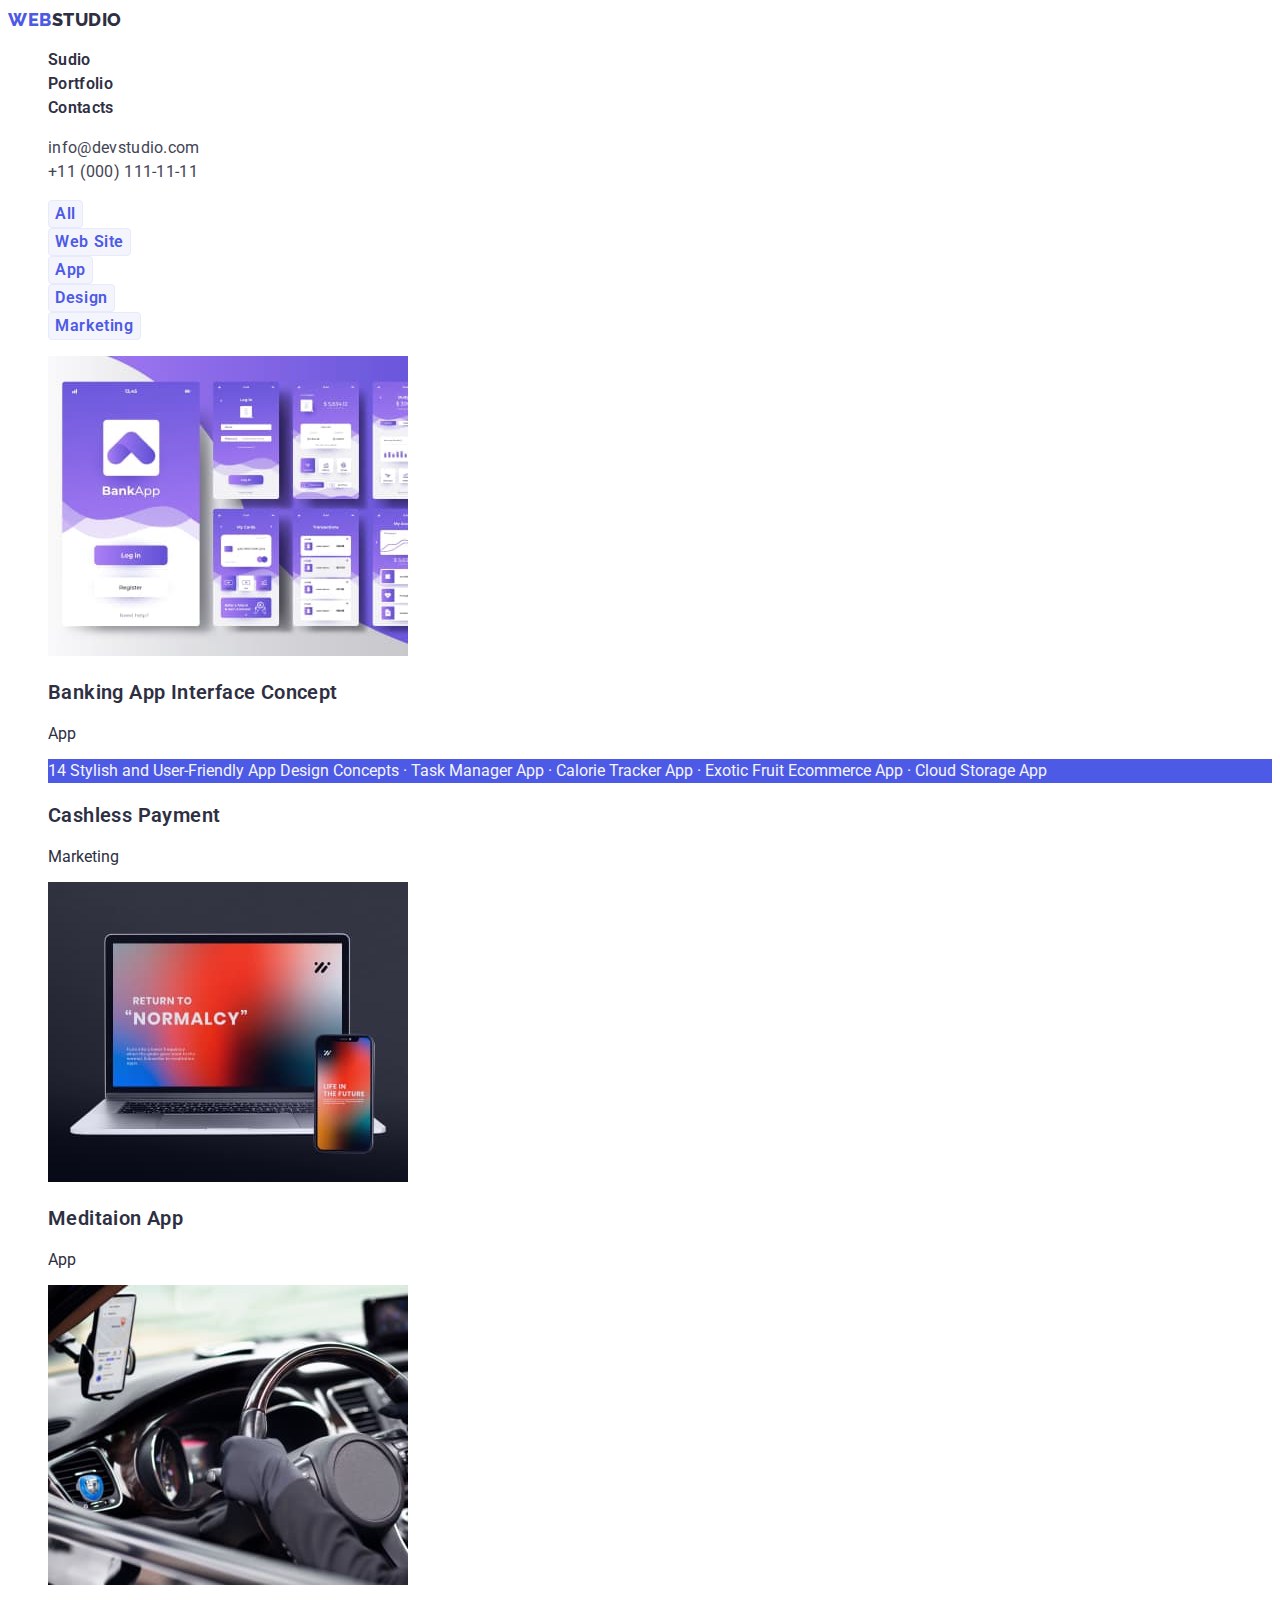
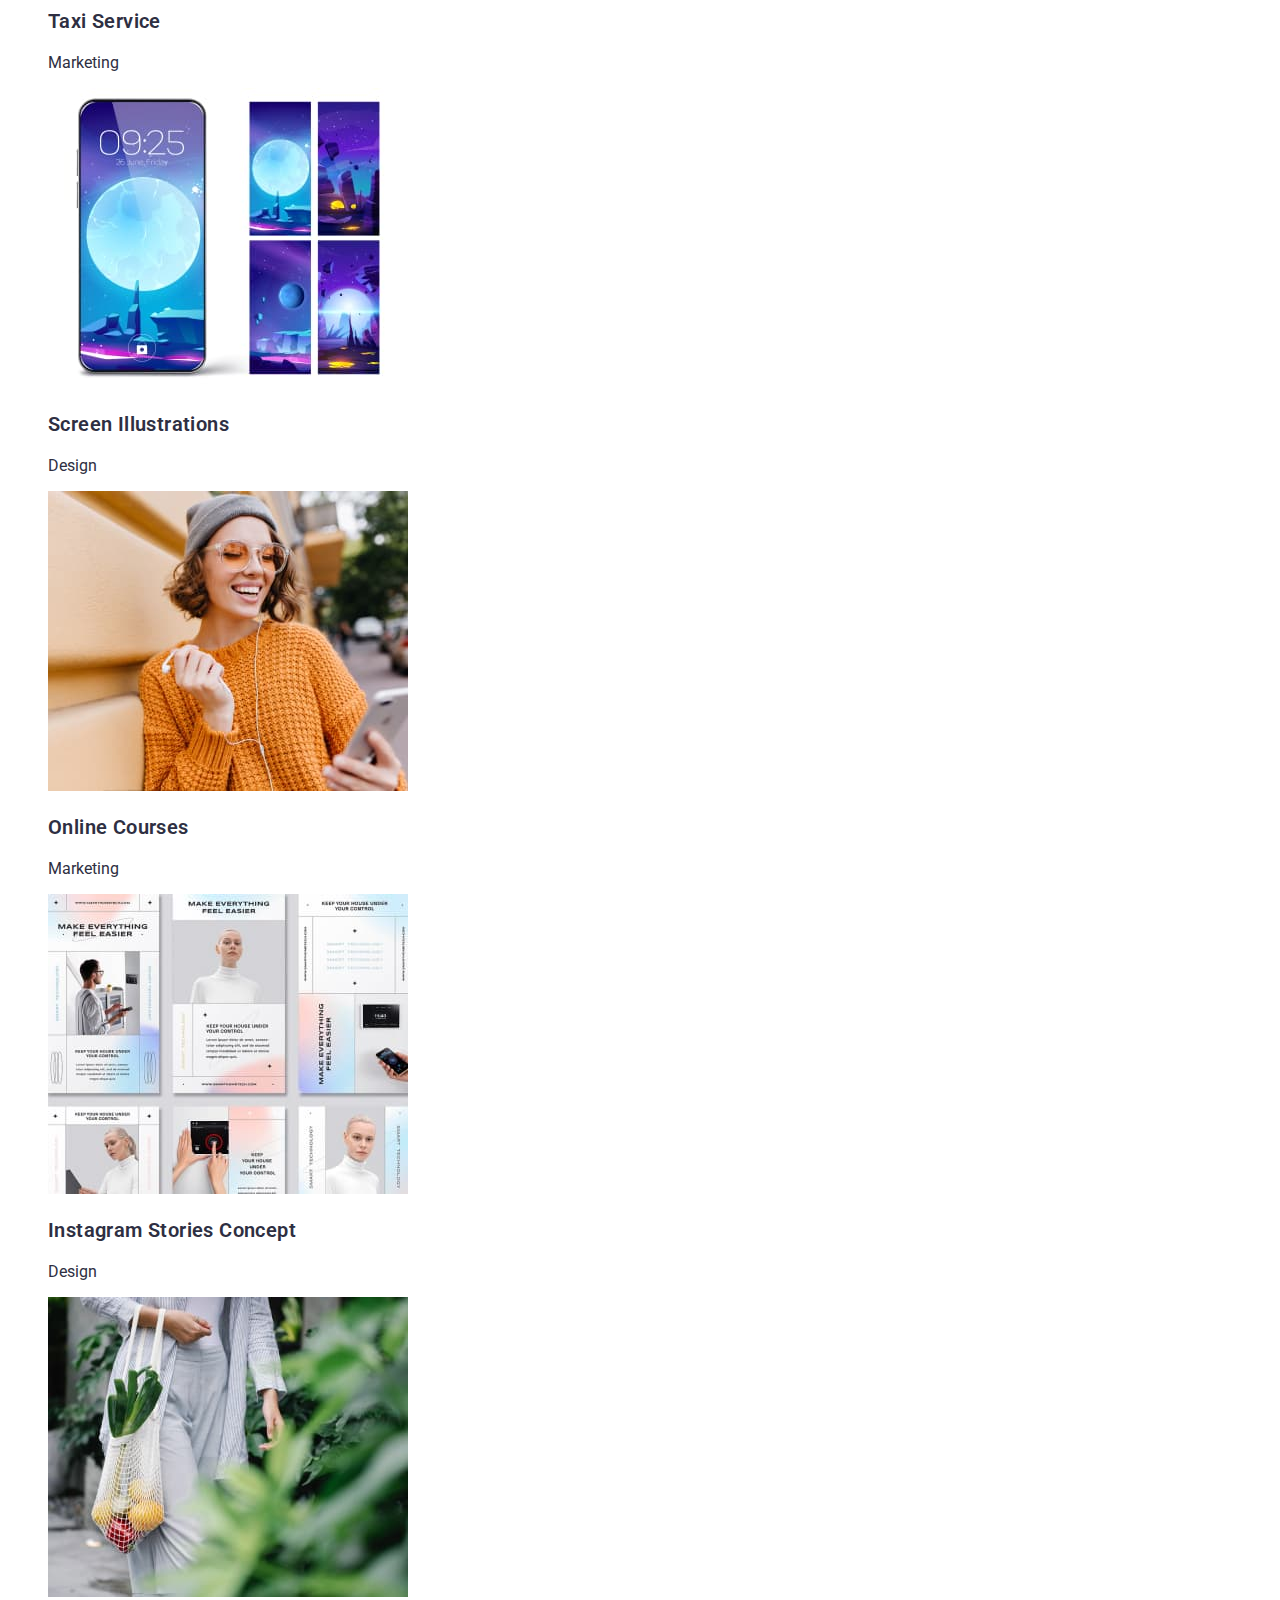
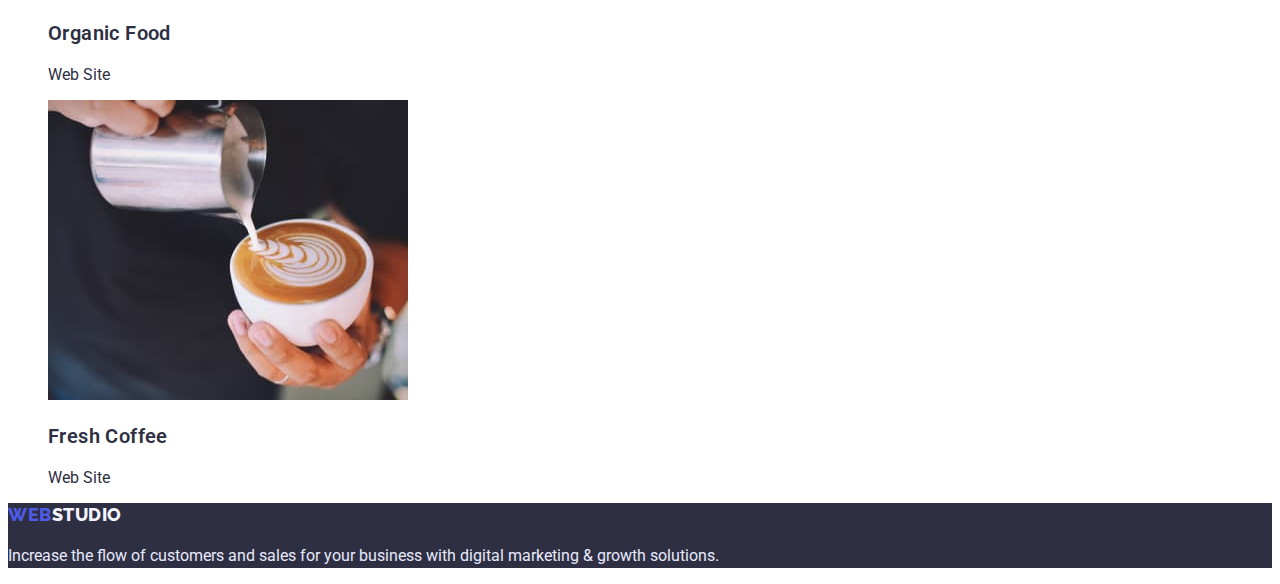
==== portfolio.html @ 6c7812e4 "init-01" ====
<!DOCTYPE html>
<html lang="en">
  <head>
    <meta charset="UTF-8" />
    <meta http-equiv="X-UA-Compatible" content="IE=edge" />
    <meta name="viewport" content="width=device-width, initial-scale=1.0" />
    <title>Студія</title>
    <link rel="preconnect" href="https://fonts.googleapis.com" />
    <link rel="preconnect" href="https://fonts.gstatic.com" crossorigin />
    <link
      href="https://fonts.googleapis.com/css2?family=Raleway:wght@700&family=Roboto:wght@400;500;700;900&display=swap"
      rel="stylesheet"
    />
    <link href="./css/styles.css" rel="stylesheet" />
  </head>
  <body>
    <header class="header">
      <a href="./index.html" class="logo"
        ><span class="accent">WEB</span>STUDIO</a
      >
      <nav>
        <ul class="nav-list">
          <li>
            <a href="./index.html" class="nav-item">Sudio</a>
          </li>
          <li><a href="./portfolio.html" class="nav-item">Portfolio</a></li>
          <li><a href="#" class="nav-item">Contacts</a></li>
        </ul>
      </nav>

      <ul class="header-conts">
        <li>
          <a href="mailto:info@devstydio.com" class="tel-mail"
            >info@devstudio.com</a
          >
        </li>
        <li>
          <a href="tel:+110001111111" class="tel-mail">+11 (000) 111-11-11</a>
        </li>
      </ul>
    </header>

    <main>
      <section class="proj-cards" class="card-text">
        <ul class="no-dots">
          <li>
            <button type="button" class="filter-btn">All</button>
          </li>
          <li>
            <button type="button" class="filter-btn">Web Site</button>
          </li>
          <li>
            <button type="button" class="filter-btn">App</button>
          </li>
          <li>
            <button type="button" class="filter-btn">Design</button>
          </li>
          <li>
            <button type="button" class="filter-btn">Marketing</button>
          </li>
        </ul>
        <ul class="no-dots">
          <li>
            <img
              src="./images/port-01.jpg"
              alt="Violet&White App Interface"
              width="360"
            />

            <h3 class="card-title">Banking App Interface Concept</h3>
            <p>App</p>
          </li>
          <li>
            <div class="port-item-noimg">
              <p>
                14 Stylish and User-Friendly App Design Concepts · Task Manager
                App · Calorie Tracker App · Exotic Fruit Ecommerce App · Cloud
                Storage App
              </p>
            </div>

            <h3 class="card-title">Cashless Payment</h3>
            <p>Marketing</p>
          </li>
          <li>
            <img
              src="./images/port-03.jpg"
              alt="Laptop and smartphone"
              width="360"
            />

            <h3 class="card-title">Meditaion App</h3>
            <p>App</p>
          </li>
          <li>
            <img
              src="./images/port-04.jpg"
              alt="Car steering wheel"
              width="360"
            />

            <h3 class="card-title">Taxi Service</h3>
            <p>Marketing</p>
          </li>
          <li>
            <img
              src="./images/port-05.jpg"
              alt="Moon wallpapers on a smartphone screen"
              width="360"
            />

            <h3 class="card-title">Screen Illustrations</h3>
            <p>Design</p>
          </li>
          <li>
            <img
              src="./images/port-06.jpg"
              alt="Hipster girl smiling"
              width="360"
            />

            <h3 class="card-title">Online Courses</h3>
            <p>Marketing</p>
          </li>
          <li>
            <img
              src="./images/port-07.jpg"
              alt="Pink-Blue-White Screenshots"
              width="360"
            />

            <h3 class="card-title">Instagram Stories Concept</h3>
            <p>Design</p>
          </li>
          <li>
            <img
              src="./images/port-08.jpg"
              alt="Mesh bag with fruits and vegetables"
              width="360"
            />

            <h3 class="card-title">Organic Food</h3>
            <p>Web Site</p>
          </li>
          <li>
            <img
              src="./images/port-09.jpg"
              alt="A cup of cappuccino"
              width="360"
            />

            <h3 class="card-title">Fresh Coffee</h3>
            <p>Web Site</p>
          </li>
        </ul>
      </section>
    </main>

    <footer class="footer">
      <a href="./index.html" class="footer-logo"
        ><span class="accent">WEB</span>STUDIO</a
      >
      <p>
        Increase the flow of customers and sales for your business with digital
        marketing & growth solutions.
      </p>
    </footer>
  </body>
</html>
---- css/styles.css ----
/* - Global styles */

:root {
    --dark-navy-clr: #2E2F42;
    --gray-navy-clr: #434455;
    --blue-accent-clr: #4D5AE5;
    --pure-white-clr: #ffffff;
    --mid-white-clr: #F4F4FD;
    --bluish-white-clr: #E7E9FC;
}

body {
    font-family: 'Roboto', sans-serif;
    background-color: var(--pure-white-clr);
    color: var(--dark-navy-clr);
    /* height: 100%; */
}



/* - --- Header */

.header {
    /* height: 72px;
    box-shadow: 0px 2px 1px rgba(46, 47, 66, 0.08), 0px 1px 1px rgba(46, 47, 66, 0.16), 0px 1px 6px rgba(46, 47, 66, 0.08);
    padding: 24px 0; */
}

.logo {
    font-family: 'Raleway', sans-serif;
    font-weight: 800;
    font-size: 18px;
    line-height: 1.3333;
    letter-spacing: 0.03em;
    text-transform: uppercase;
    color: var(--dark-navy-clr);
    text-decoration: none;
    /* padding-left: 156px; */
}

.accent {
    color: var(--blue-accent-clr);
}

.nav-list {
    list-style-type: none;
    /* padding: 0px;
    gap: 40px; */
}

.nav-item {
    text-decoration: none;
    font-weight: 600;
    font-size: 16px;
    line-height: 1.5;
    letter-spacing: 0.02em;
    color: var(--dark-navy-clr);
}

.nav-item:hover {
    color: var(--blue-accent-clr);;
}

.nav-item:focus {
    color: var(--gray-navy-clr);
}

.header-conts {
    list-style-type: none;
}

.tel-mail {
    text-decoration: none;
    font-size: 16px;
    line-height: 1.5;
    letter-spacing: 0.02em;
    color: var(--gray-navy-clr);
}

.tel-mail:hover, .tel-mail:focus {
    color: var(--blue-accent-clr);
}

.no-dots {
    list-style-type: none;
}

/* Main */

.hero {
    background: var(--dark-navy-clr);
}

.hero-text {
    font-weight: 600;
    font-size: 56px;
    line-height: 1.0714;
    letter-spacing: 0.02em;
    text-align: center;
    color: var(--pure-white-clr);
}

.order-btn {
    background: var(--blue-accent-clr);
    box-shadow: 0px 4px 4px rgba(0, 0, 0, 0.15);
    border-radius: 4px;
    font-weight: 600;
    font-size: 16px;
    line-height: 1.1875;
    letter-spacing: 0.04em;
    color: var(--pure-white-clr);
    font-family: 'Roboto', sans-serif;
    cursor: pointer;
}

.order-btn:hover {
    background: #404BBF;
}

.card-title {
    font-weight: 600;
    font-size: 20px;
    line-height: 1.2;
    letter-spacing: 0.02em;
}

.card-text {
    font-size: 16px;
    line-height: 1.5;
    letter-spacing: 0.02em;
    color: var(--gray-navy-clr);
}

.sect-header {
    font-weight: 600;
    font-size: 36px;
    line-height: 1.1111;
    letter-spacing: 0.02em;
}

.our-team {
    background: var(--mid-white-clr);
}

.teammember {
    background: var(--pure-white-clr);
    /* width: 264px;
    height: 380px; */
    box-shadow: 0px 1px 6px rgba(46, 47, 66, 0.08), 0px 1px 1px rgba(46, 47, 66, 0.16), 0px 2px 1px rgba(46, 47, 66, 0.08);
    border-radius: 0px 0px 4px 4px;
}

/* Footer */

.footer {
    background: var(--dark-navy-clr);
    font-size: 16px;
    line-height: 1.5;
    color: var(--bluish-white-clr);
}

.footer-logo {
    font-family: 'Raleway', sans-serif;
    font-weight: 800;
    font-size: 18px;
    line-height: 1.3333;
    letter-spacing: 0.03em;
    text-transform: uppercase;
    color: var(--mid-white-clr);
    text-decoration: none;
}





/* Portfolio styles */

.filter-btn {
    background: var(--mid-white-clr);
    border: 1px solid var(--bluish-white-clr);
    border-radius: 4px;
    color: var(--blue-accent-clr);
    font-family: 'Roboto', sans-serif;
    text-align: center;
    letter-spacing: 0.04em;
    font-weight: 600;
    font-size: 16px;
    line-height: 1.5;
    cursor: pointer;
}

.filter-btn:hover {
    background: var(--blue-accent-clr);
    color: var(--pure-white-clr);
    box-shadow: 0px 3px 1px rgba(0, 0, 0, 0.1), 0px 2px 1px rgba(0, 0, 0, 0.08), 0px 2px 2px rgba(0, 0, 0, 0.12);
}

.proj-cards {

}

.port-item-noimg {
    /* width: 360px;
    height: 300px; */
    background: var(--blue-accent-clr);
    font-size: 16px;
    line-height: 1.5;
    color: var(--mid-white-clr);
}







/* nav {
    text-decoration: none;
} */

/* .logo {
    width: 71px;
    height: 24px;
    font-family: 'Raleway', sans-serif;
  
    
    display: flex;
    align-items: center;
    letter-spacing: 0.03em;
    text-transform: uppercase;
    color: #2E2F42;
    text-decoration: none;
    padding-left: 156px;

    
    
}



a {
    text-decoration: none;
}

.nav-list {
    display: flex;
        flex-direction: row;
        align-items: flex-start;
        padding: 0px;
        gap: 40px;
    
        position: absolute;
        width: 261px;
        height: 24px;
        left: 348px;
        top: 0;
    
    font-family: 'Roboto';
    font-style: normal;
    font-weight: 600;
    font-size: 16px;

    letter-spacing: 0.02em;

    color: #2E2F42;
    text-decoration: none;
    list-style: none;
}

 */
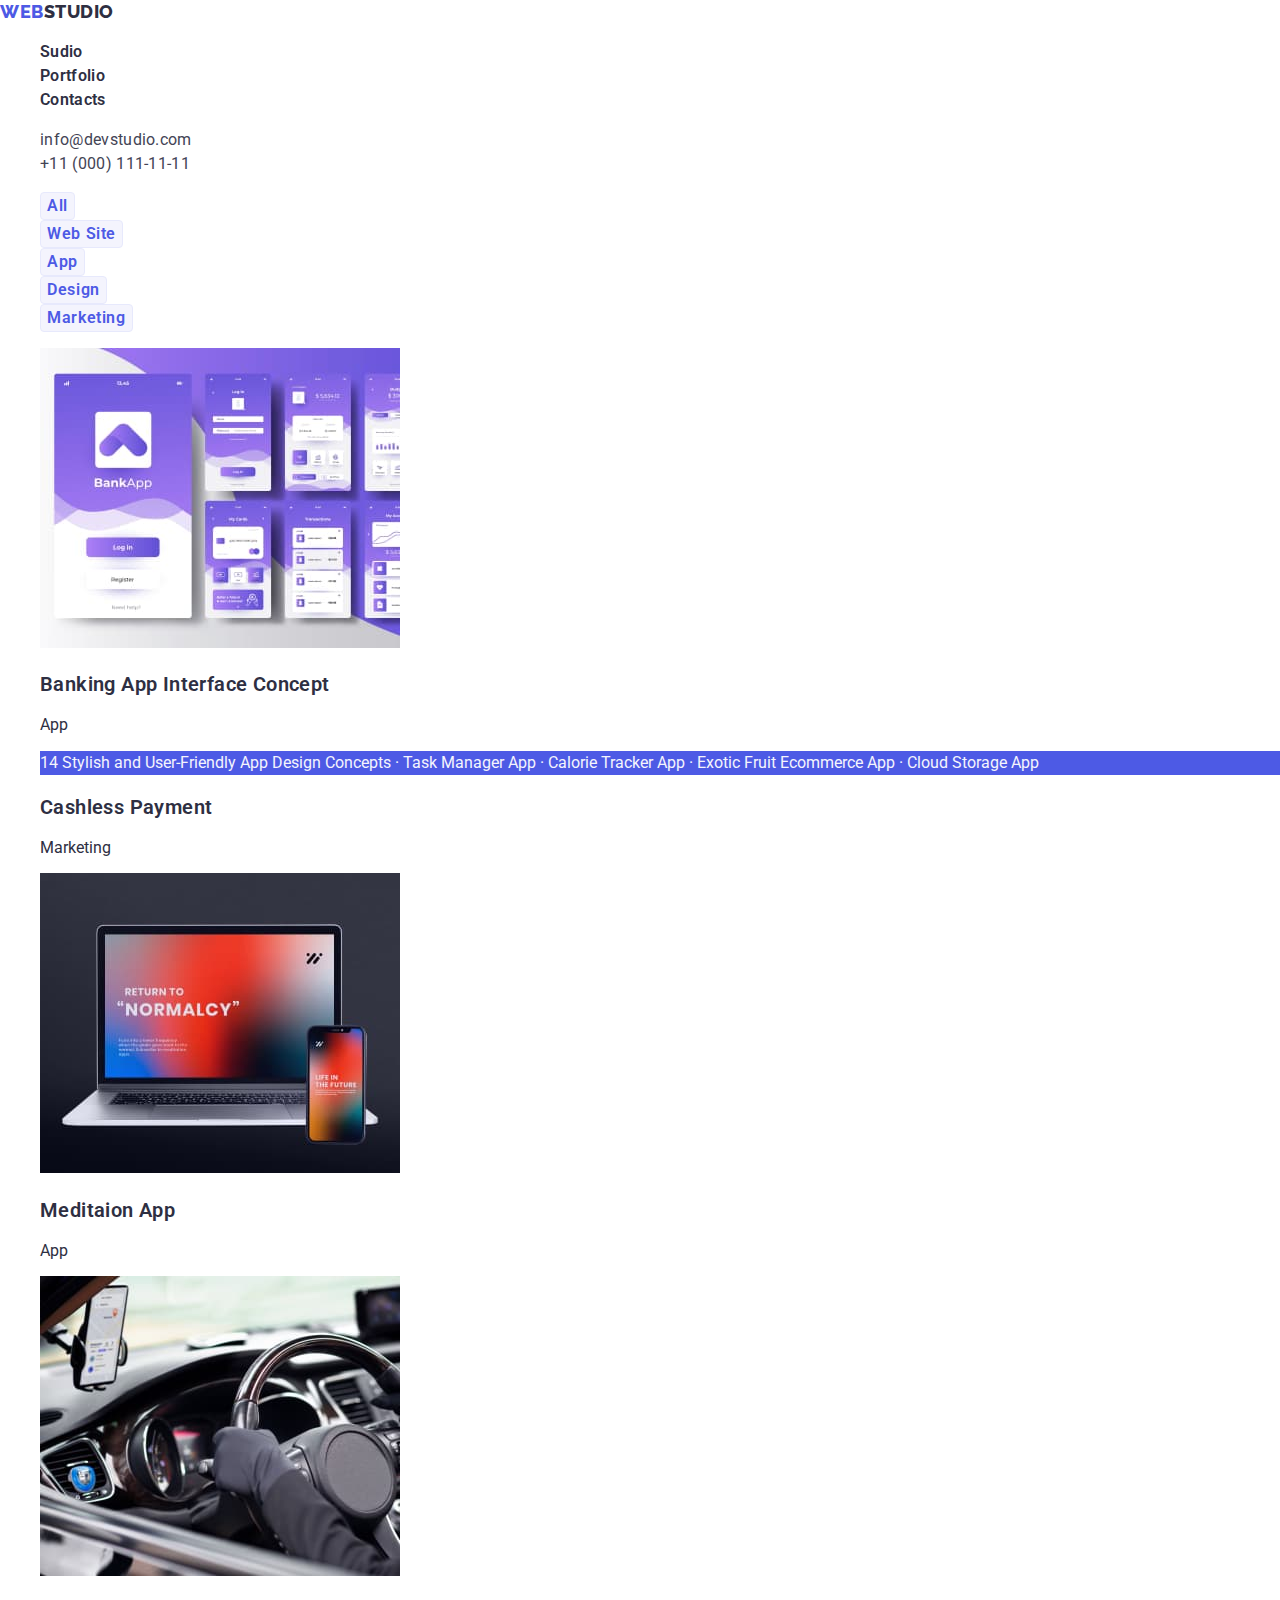
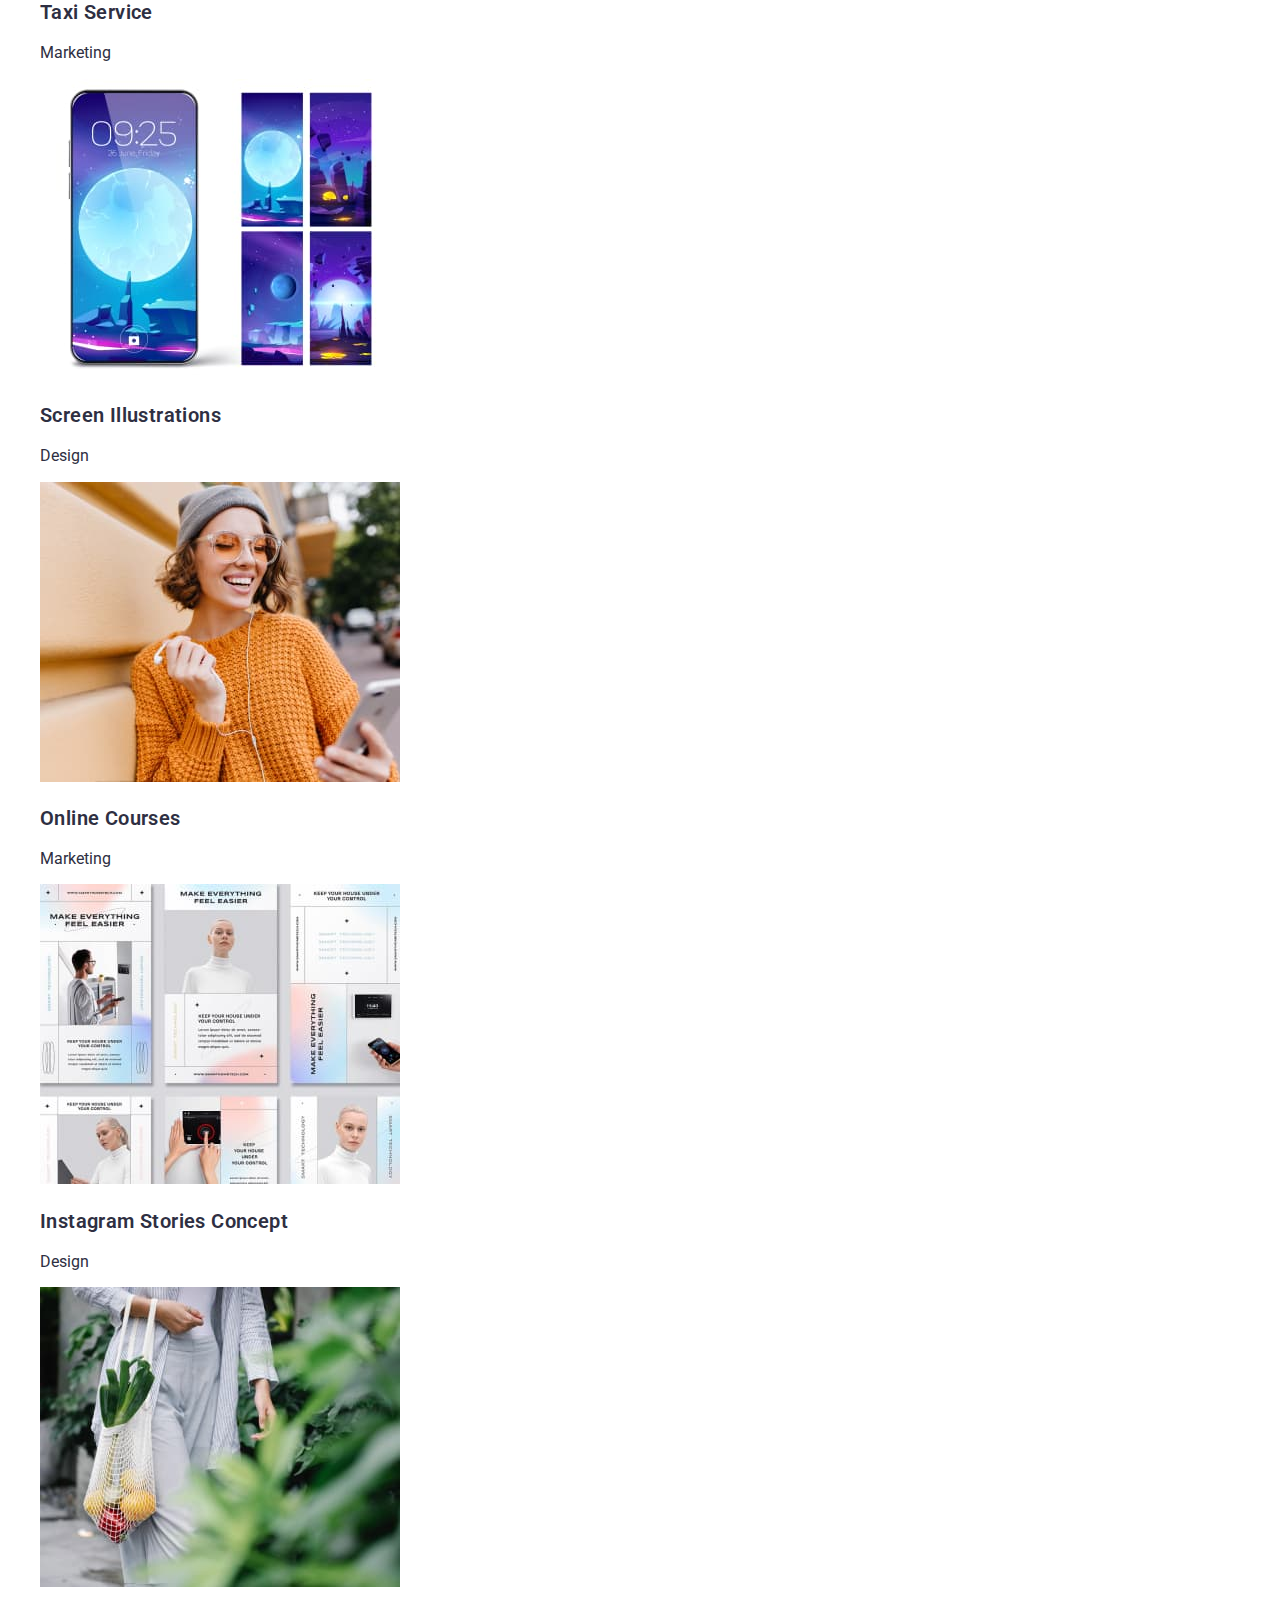
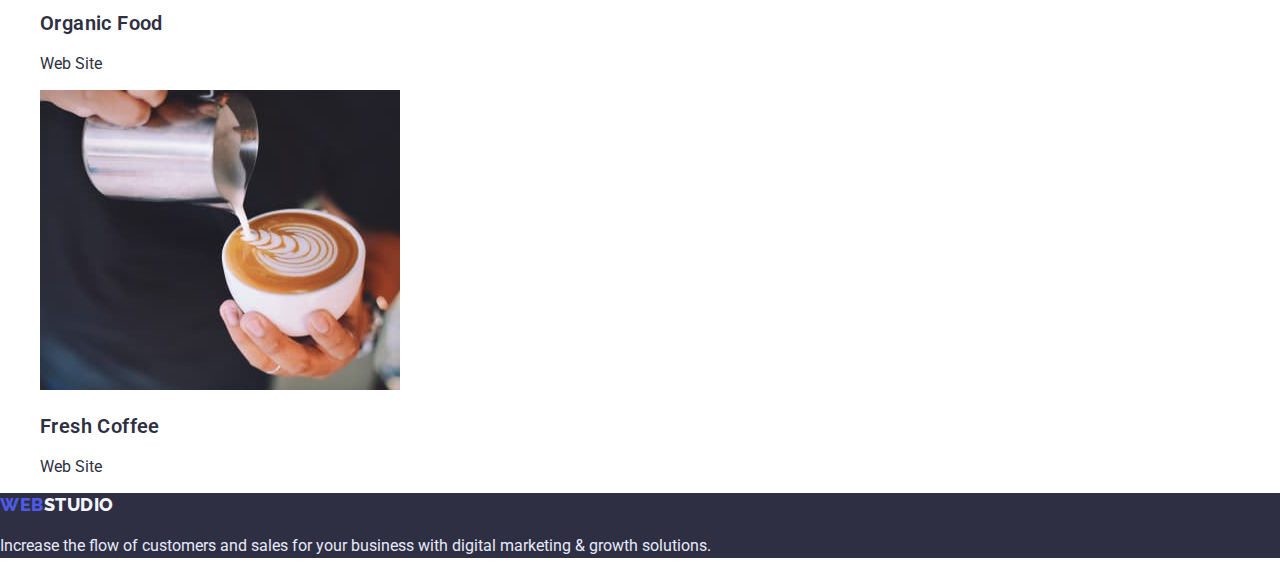
==== commit 4c6152b7: "tech-01" ====
--- a/portfolio.html
+++ b/portfolio.html
@@ -10,6 +10,10 @@
     <link
       href="https://fonts.googleapis.com/css2?family=Raleway:wght@700&family=Roboto:wght@400;500;700;900&display=swap"
       rel="stylesheet"
+    />
+    <link
+      rel="stylesheet"
+      href="https://cdnjs.cloudflare.com/ajax/libs/modern-normalize/1.0.0/modern-normalize.min.css"
     />
     <link href="./css/styles.css" rel="stylesheet" />
   </head>
--- a/css/styles.css
+++ b/css/styles.css
@@ -1,5 +1,11 @@
 
 /* - Global styles */
+
+*,
+*::before,
+*::after {
+    box-sizing: border-box;
+}
 
 :root {
     --dark-navy-clr: #2E2F42;
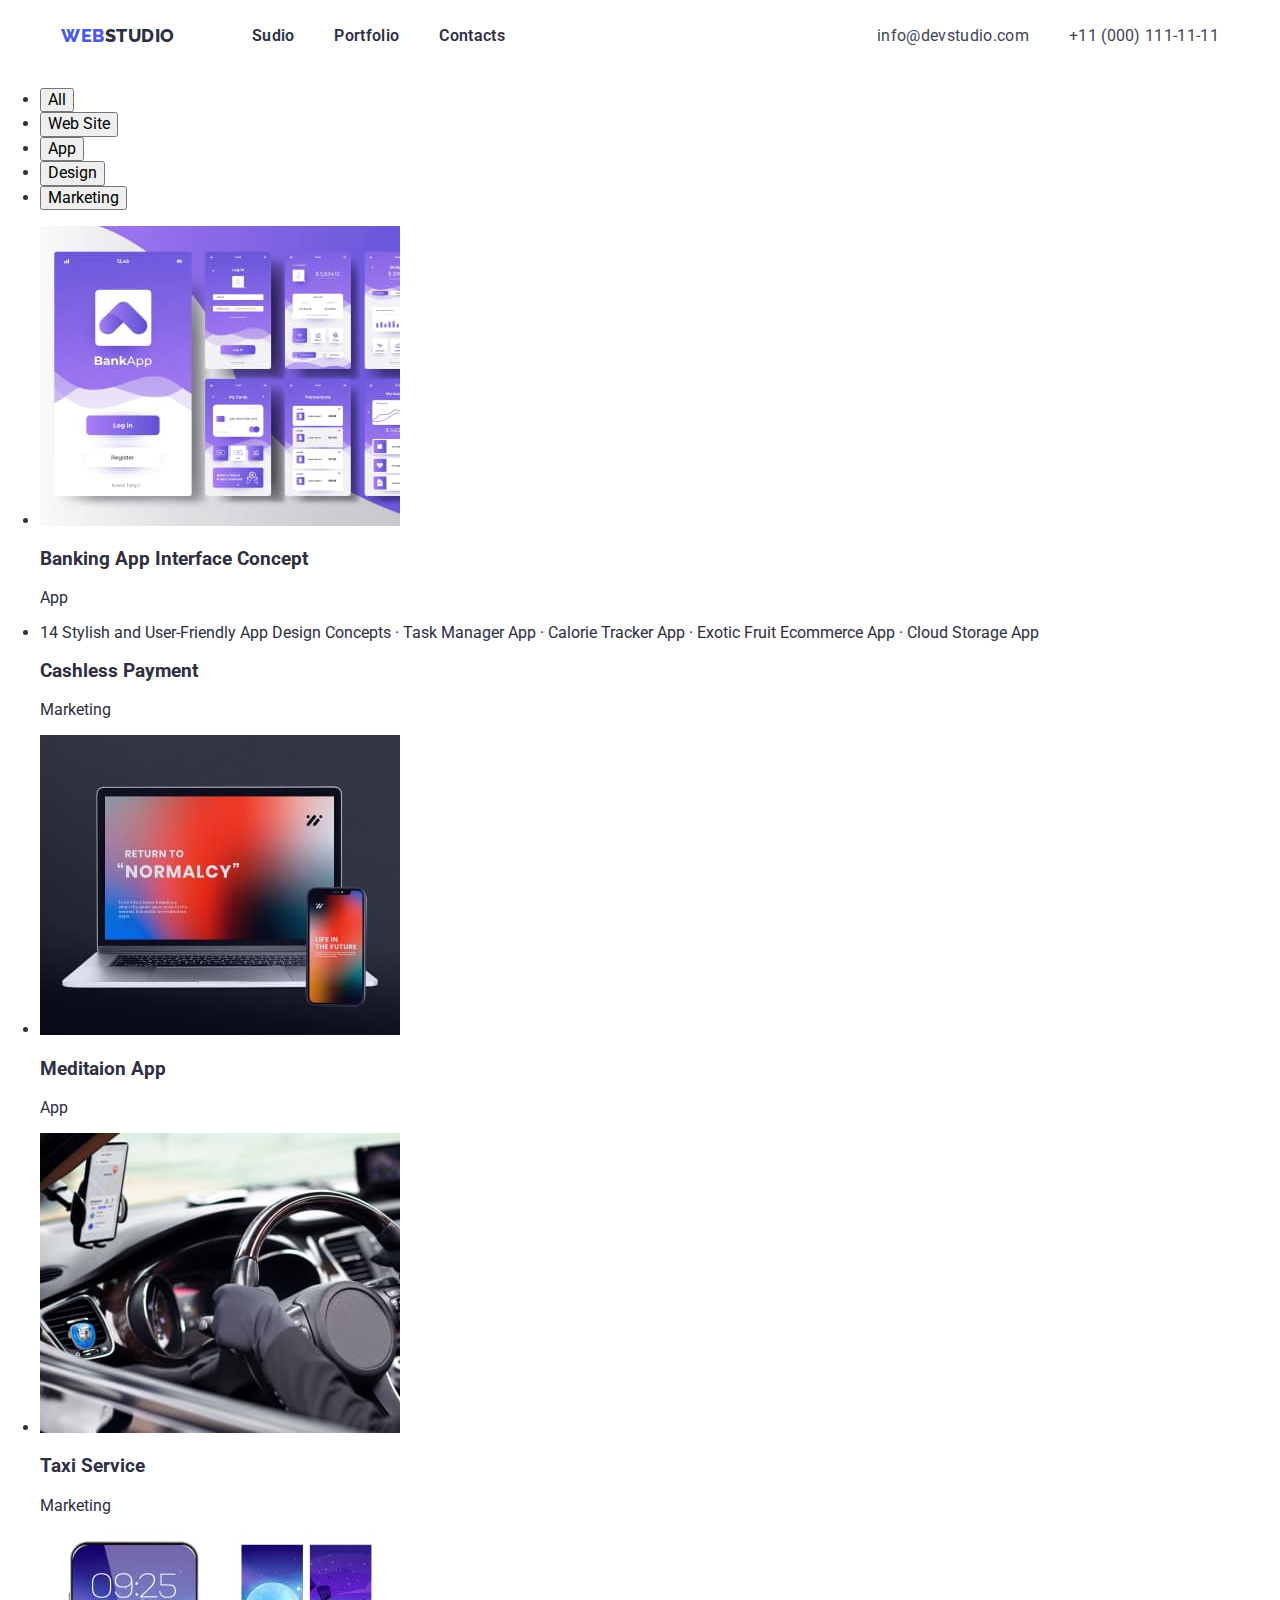
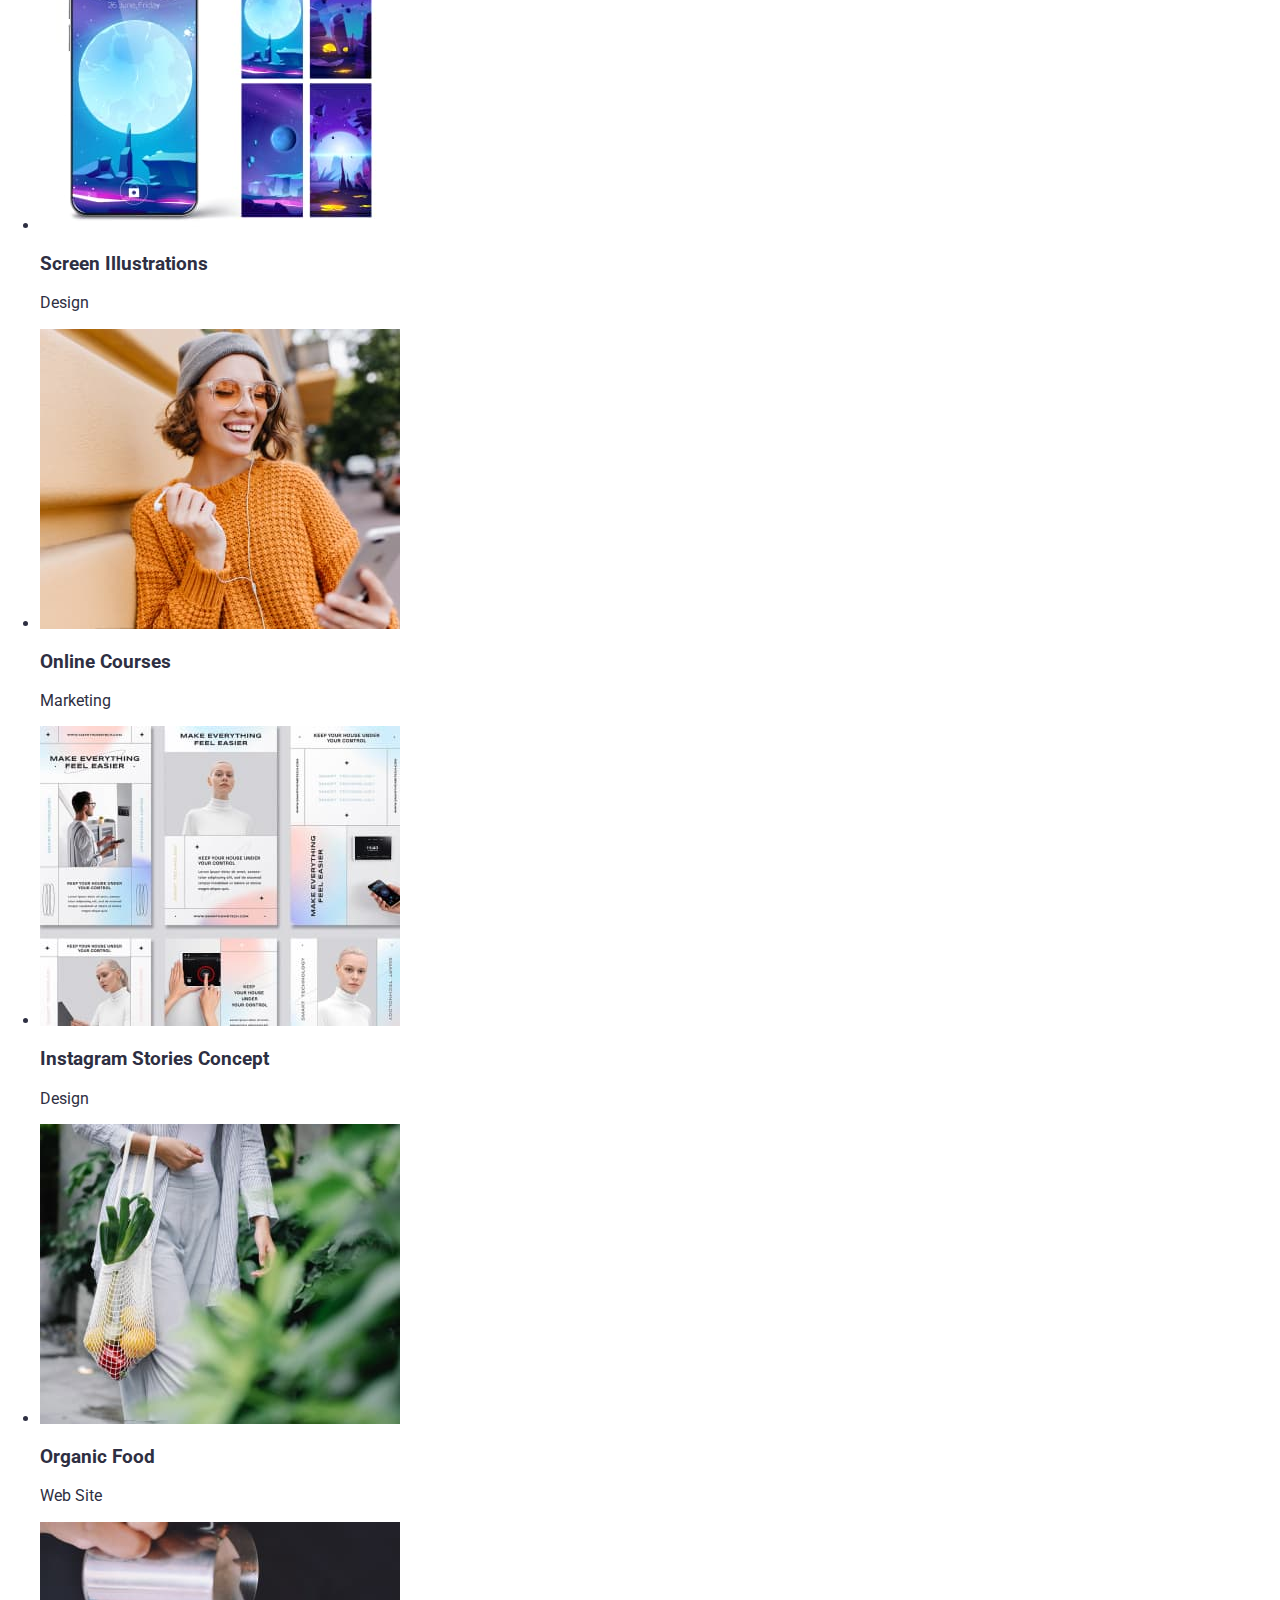
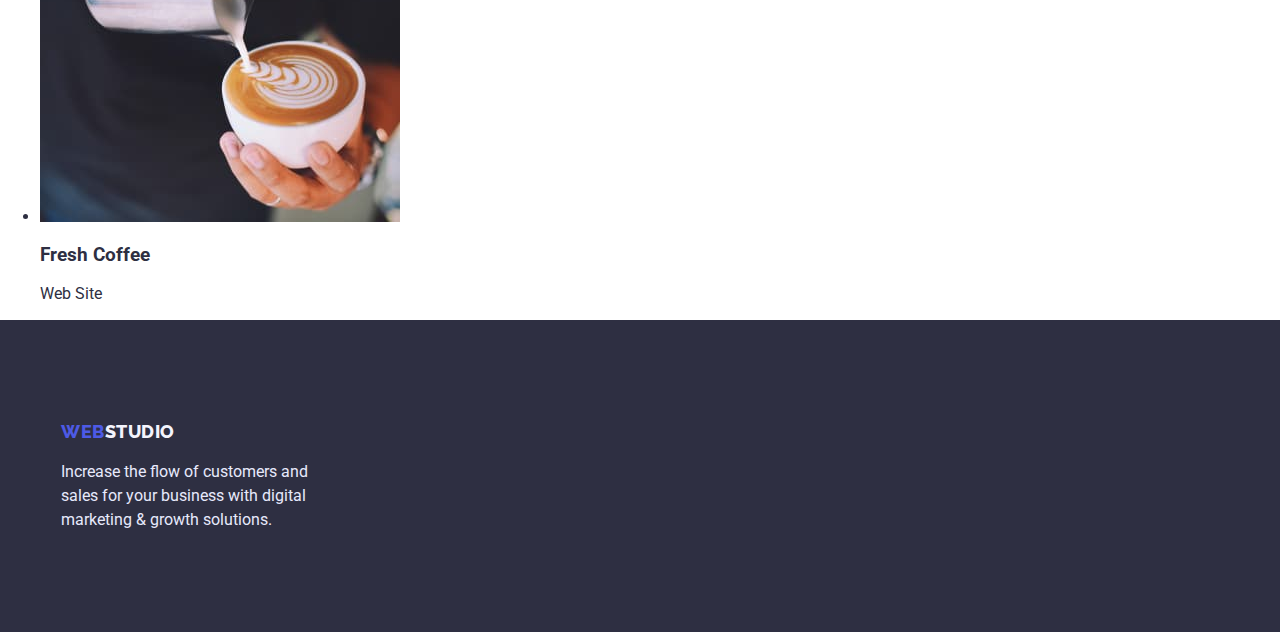
==== commit 5b80fa08: "new-01" ====
--- a/portfolio.html
+++ b/portfolio.html
@@ -4,7 +4,7 @@
     <meta charset="UTF-8" />
     <meta http-equiv="X-UA-Compatible" content="IE=edge" />
     <meta name="viewport" content="width=device-width, initial-scale=1.0" />
-    <title>Студія</title>
+    <title>Sudio</title>
     <link rel="preconnect" href="https://fonts.googleapis.com" />
     <link rel="preconnect" href="https://fonts.gstatic.com" crossorigin />
     <link
@@ -18,34 +18,39 @@
     <link href="./css/styles.css" rel="stylesheet" />
   </head>
   <body>
-    <header class="header">
-      <a href="./index.html" class="logo"
-        ><span class="accent">WEB</span>STUDIO</a
-      >
-      <nav>
-        <ul class="nav-list">
+    <!-- Header -->
+    <header class="header-box">
+      <div class="container">
+        <nav class="nav-menu">
+          <!-- Logo -->
+          <a href="./index.html" class="logo"
+            ><span class="accent">WEB</span>STUDIO</a
+          >
+          <!-- Navigation list -->
+          <ul class="nav-list">
+            <li>
+              <a href="./index.html" class="nav-item">Sudio</a>
+            </li>
+            <li><a href="./portfolio.html" class="nav-item">Portfolio</a></li>
+            <li><a href="#" class="nav-item">Contacts</a></li>
+          </ul>
+        </nav>
+        <!-- Contacts -->
+        <ul class="header-conts">
           <li>
-            <a href="./index.html" class="nav-item">Sudio</a>
+            <a href="mailto:info@devstydio.com" class="tel-mail"
+              >info@devstudio.com</a
+            >
           </li>
-          <li><a href="./portfolio.html" class="nav-item">Portfolio</a></li>
-          <li><a href="#" class="nav-item">Contacts</a></li>
+          <li>
+            <a href="tel:+110001111111" class="tel-mail">+11 (000) 111-11-11</a>
+          </li>
         </ul>
-      </nav>
-
-      <ul class="header-conts">
-        <li>
-          <a href="mailto:info@devstydio.com" class="tel-mail"
-            >info@devstudio.com</a
-          >
-        </li>
-        <li>
-          <a href="tel:+110001111111" class="tel-mail">+11 (000) 111-11-11</a>
-        </li>
-      </ul>
+      </div>
     </header>
 
     <main>
-      <section class="proj-cards" class="card-text">
+      <section class="proj-cards card-text">
         <ul class="no-dots">
           <li>
             <button type="button" class="filter-btn">All</button>
@@ -160,14 +165,18 @@
       </section>
     </main>
 
-    <footer class="footer">
-      <a href="./index.html" class="footer-logo"
-        ><span class="accent">WEB</span>STUDIO</a
-      >
-      <p>
-        Increase the flow of customers and sales for your business with digital
-        marketing & growth solutions.
-      </p>
+    <footer class="footer-box">
+      <div class="container">
+        <div class="left-foot-box">
+          <a href="./index.html" class="footer-logo"
+            ><span class="accent">WEB</span>STUDIO</a
+          >
+          <p class="footer-text">
+            Increase the flow of customers and sales for your business with
+            digital marketing & growth solutions.
+          </p>
+        </div>
+      </div>
     </footer>
   </body>
 </html>
--- a/css/styles.css
+++ b/css/styles.css
@@ -8,29 +8,160 @@
 }
 
 :root {
-    --dark-navy-clr: #2E2F42;
-    --gray-navy-clr: #434455;
-    --blue-accent-clr: #4D5AE5;
-    --pure-white-clr: #ffffff;
-    --mid-white-clr: #F4F4FD;
-    --bluish-white-clr: #E7E9FC;
+    --clr-navy-blue: #2E2F42;
+    --clr-slate: #434455;
+    --clr-iris: #4D5AE5;
+    --clr-white: #ffffff;
+    --clr-cloud: #F4F4FD;
+    --clr-cornflower: #E7E9FC;
+    --font-logo: 'Raleway', sans-serif;
 }
 
 body {
     font-family: 'Roboto', sans-serif;
-    background-color: var(--pure-white-clr);
-    color: var(--dark-navy-clr);
-    /* height: 100%; */
-}
-
-
-
-/* - --- Header */
+    background-color: var(--clr-white);
+    color: var(--clr-navy-blue);
+}
+
+.container {
+    width: 1158px;
+    display: flex;
+    justify-content: space-between;
+    padding: 0;
+}
+
+.accent {
+    color: var(--clr-iris);
+}
+
+/* Header styles */
+
+.header-box {
+    display: flex;
+    justify-content: center;
+    padding: 24px 0;
+    color: var(--clr-white);
+}
+
+.nav-menu {
+    display: flex;
+    gap: 77px;
+}
+
+.logo {
+    font-family: var(--font-logo);
+    font-weight: 800;
+    font-size: 18px;
+    line-height: 1.3333;
+    letter-spacing: 0.03em;
+    text-transform: uppercase;
+    color: var(--clr-navy-blue);
+    text-decoration: none;
+    margin: 0;
+    padding: 0;
+}
+
+.nav-list {
+    list-style-type: none;
+    gap: 40px;
+    display: flex;
+    justify-content: space-between;
+    margin: 0;
+    padding: 0;
+}
+
+.nav-item {
+    /* border: 1px solid tomato; */
+    text-decoration: none;
+    font-weight: 600;
+    font-size: 16px;
+    line-height: 1.5;
+    letter-spacing: 0.02em;
+    color: var(--clr-navy-blue);
+}
+
+.nav-item:hover {
+    color: var(--clr-iris);
+}
+
+.nav-item:focus {
+    color: var(--clr-slate);
+}
+
+.header-conts {
+    list-style-type: none;
+    gap: 40px;
+    display: flex;
+    justify-content: space-between;
+    margin: 0;
+}
+
+.tel-mail {
+    text-decoration: none;
+    font-size: 16px;
+    line-height: 1.5;
+    letter-spacing: 0.02em;
+    color: var(--clr-slate);
+}
+
+.tel-mail:hover,
+.tel-mail:focus {
+    color: var(--clr-iris);
+}
+
+/* Footer styles */
+
+.footer-box {
+    background: var(--clr-navy-blue);
+    display: flex;
+    justify-content: center;
+    padding: 100px 0;
+    
+}
+
+.left-foot-box {
+    margin: 0;
+    padding: 0;
+}
+
+.footer-logo {
+    font-family: var(--font-logo);
+    font-weight: 800;
+    font-size: 18px;
+    line-height: 1.3333;
+    letter-spacing: 0.03em;
+    text-transform: uppercase;
+    color: var(--clr-cloud);
+    text-decoration: none;
+}
+
+.footer-text {
+    font-size: 16px;
+    line-height: 1.5;
+    color: var(--clr-cornflower);
+    width: 264px;
+    margin: 16px 0 0 0;
+}
+
+
+
+
+/* 
+.center {
+    align-items: center;
+}
+
 
 .header {
-    /* height: 72px;
-    box-shadow: 0px 2px 1px rgba(46, 47, 66, 0.08), 0px 1px 1px rgba(46, 47, 66, 0.16), 0px 1px 6px rgba(46, 47, 66, 0.08);
-    padding: 24px 0; */
+    display: flex;
+    justify-content: center;
+    padding: 24px 0;
+}
+
+.nav-menu {
+    display: flex;
+    padding: 0;
+    justify-content: space-between;
 }
 
 .logo {
@@ -42,7 +173,6 @@
     text-transform: uppercase;
     color: var(--dark-navy-clr);
     text-decoration: none;
-    /* padding-left: 156px; */
 }
 
 .accent {
@@ -51,8 +181,10 @@
 
 .nav-list {
     list-style-type: none;
-    /* padding: 0px;
-    gap: 40px; */
+    gap: 40px;
+    display: flex;
+    justify-content: space-between;
+    margin: 0;
 }
 
 .nav-item {
@@ -74,6 +206,10 @@
 
 .header-conts {
     list-style-type: none;
+    gap: 40px;
+    display: flex;
+    justify-content: space-between;
+    margin: 0;
 }
 
 .tel-mail {
@@ -92,10 +228,10 @@
     list-style-type: none;
 }
 
-/* Main */
 
 .hero {
     background: var(--dark-navy-clr);
+    padding: 192px;
 }
 
 .hero-text {
@@ -118,6 +254,7 @@
     color: var(--pure-white-clr);
     font-family: 'Roboto', sans-serif;
     cursor: pointer;
+    padding: 16px 32px;
 }
 
 .order-btn:hover {
@@ -151,13 +288,11 @@
 
 .teammember {
     background: var(--pure-white-clr);
-    /* width: 264px;
-    height: 380px; */
     box-shadow: 0px 1px 6px rgba(46, 47, 66, 0.08), 0px 1px 1px rgba(46, 47, 66, 0.16), 0px 2px 1px rgba(46, 47, 66, 0.08);
     border-radius: 0px 0px 4px 4px;
 }
 
-/* Footer */
+
 
 .footer {
     background: var(--dark-navy-clr);
@@ -180,9 +315,6 @@
 
 
 
-
-/* Portfolio styles */
-
 .filter-btn {
     background: var(--mid-white-clr);
     border: 1px solid var(--bluish-white-clr);
@@ -208,8 +340,6 @@
 }
 
 .port-item-noimg {
-    /* width: 360px;
-    height: 300px; */
     background: var(--blue-accent-clr);
     font-size: 16px;
     line-height: 1.5;
@@ -220,62 +350,4 @@
 
 
 
-
-
-/* nav {
-    text-decoration: none;
-} */
-
-/* .logo {
-    width: 71px;
-    height: 24px;
-    font-family: 'Raleway', sans-serif;
-  
-    
-    display: flex;
-    align-items: center;
-    letter-spacing: 0.03em;
-    text-transform: uppercase;
-    color: #2E2F42;
-    text-decoration: none;
-    padding-left: 156px;
-
-    
-    
-}
-
-
-
-a {
-    text-decoration: none;
-}
-
-.nav-list {
-    display: flex;
-        flex-direction: row;
-        align-items: flex-start;
-        padding: 0px;
-        gap: 40px;
-    
-        position: absolute;
-        width: 261px;
-        height: 24px;
-        left: 348px;
-        top: 0;
-    
-    font-family: 'Roboto';
-    font-style: normal;
-    font-weight: 600;
-    font-size: 16px;
-
-    letter-spacing: 0.02em;
-
-    color: #2E2F42;
-    text-decoration: none;
-    list-style: none;
-}
-
  */
-
-
-
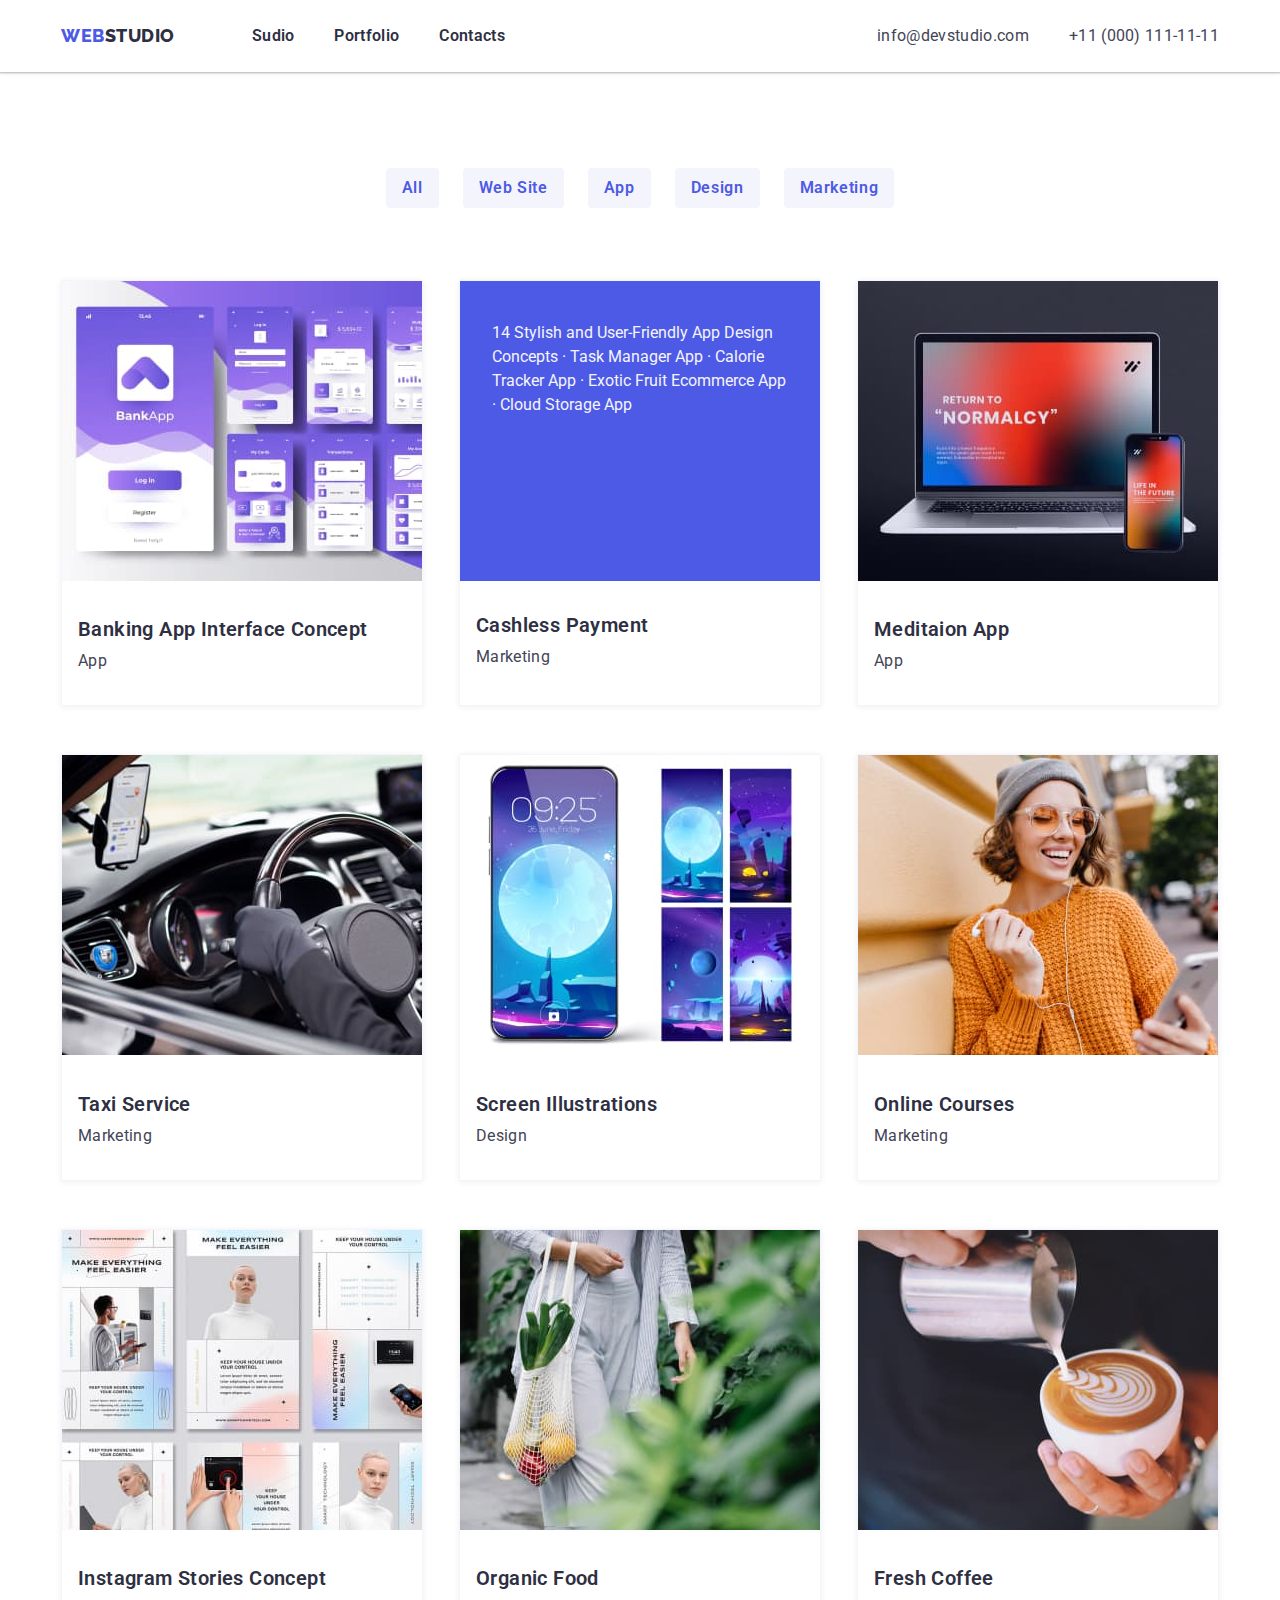
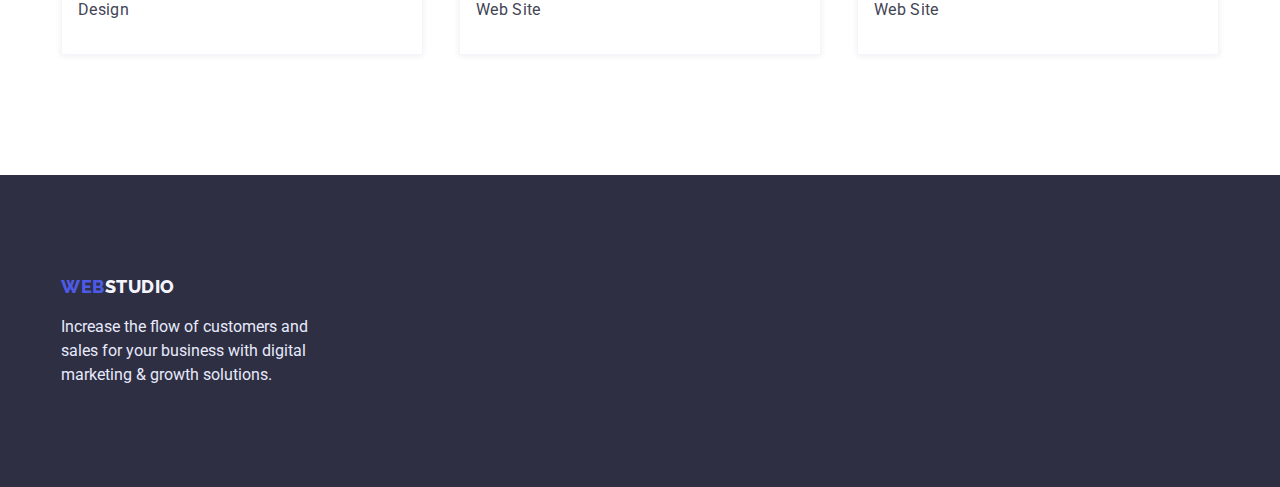
==== commit 935f1ef8: "portfolio-01" ====
--- a/portfolio.html
+++ b/portfolio.html
@@ -49,122 +49,142 @@
       </div>
     </header>
 
+    <!-- Main: PORTFOLIO -->
+
     <main>
-      <section class="proj-cards card-text">
-        <ul class="no-dots">
-          <li>
-            <button type="button" class="filter-btn">All</button>
-          </li>
-          <li>
-            <button type="button" class="filter-btn">Web Site</button>
-          </li>
-          <li>
-            <button type="button" class="filter-btn">App</button>
-          </li>
-          <li>
-            <button type="button" class="filter-btn">Design</button>
-          </li>
-          <li>
-            <button type="button" class="filter-btn">Marketing</button>
-          </li>
-        </ul>
-        <ul class="no-dots">
-          <li>
-            <img
-              src="./images/port-01.jpg"
-              alt="Violet&White App Interface"
-              width="360"
-            />
-
-            <h3 class="card-title">Banking App Interface Concept</h3>
-            <p>App</p>
-          </li>
-          <li>
-            <div class="port-item-noimg">
-              <p>
-                14 Stylish and User-Friendly App Design Concepts · Task Manager
-                App · Calorie Tracker App · Exotic Fruit Ecommerce App · Cloud
-                Storage App
-              </p>
-            </div>
-
-            <h3 class="card-title">Cashless Payment</h3>
-            <p>Marketing</p>
-          </li>
-          <li>
-            <img
-              src="./images/port-03.jpg"
-              alt="Laptop and smartphone"
-              width="360"
-            />
-
-            <h3 class="card-title">Meditaion App</h3>
-            <p>App</p>
-          </li>
-          <li>
-            <img
-              src="./images/port-04.jpg"
-              alt="Car steering wheel"
-              width="360"
-            />
-
-            <h3 class="card-title">Taxi Service</h3>
-            <p>Marketing</p>
-          </li>
-          <li>
-            <img
-              src="./images/port-05.jpg"
-              alt="Moon wallpapers on a smartphone screen"
-              width="360"
-            />
-
-            <h3 class="card-title">Screen Illustrations</h3>
-            <p>Design</p>
-          </li>
-          <li>
-            <img
-              src="./images/port-06.jpg"
-              alt="Hipster girl smiling"
-              width="360"
-            />
-
-            <h3 class="card-title">Online Courses</h3>
-            <p>Marketing</p>
-          </li>
-          <li>
-            <img
-              src="./images/port-07.jpg"
-              alt="Pink-Blue-White Screenshots"
-              width="360"
-            />
-
-            <h3 class="card-title">Instagram Stories Concept</h3>
-            <p>Design</p>
-          </li>
-          <li>
-            <img
-              src="./images/port-08.jpg"
-              alt="Mesh bag with fruits and vegetables"
-              width="360"
-            />
-
-            <h3 class="card-title">Organic Food</h3>
-            <p>Web Site</p>
-          </li>
-          <li>
-            <img
-              src="./images/port-09.jpg"
-              alt="A cup of cappuccino"
-              width="360"
-            />
-
-            <h3 class="card-title">Fresh Coffee</h3>
-            <p>Web Site</p>
-          </li>
-        </ul>
+      <section class="section no-top-padding">
+        <div class="container column">
+          <!-- Filter -->
+          <div class="filter-box">
+            <ul class="filter">
+              <li>
+                <button type="button" class="filter-btn">All</button>
+              </li>
+              <li>
+                <button type="button" class="filter-btn">Web Site</button>
+              </li>
+              <li>
+                <button type="button" class="filter-btn">App</button>
+              </li>
+              <li>
+                <button type="button" class="filter-btn">Design</button>
+              </li>
+              <li>
+                <button type="button" class="filter-btn">Marketing</button>
+              </li>
+            </ul>
+          </div>
+
+          <!-- Portfolio Cards -->
+
+          <ul class="sect-card-list">
+            <li class="port-item">
+              <img
+                src="./images/port-01.jpg"
+                alt="Violet&White App Interface"
+                width="360"
+              />
+              <div class="port-item-textbox">
+                <h3 class="card-title">Banking App Interface Concept</h3>
+                <p class="card-text">App</p>
+              </div>
+            </li>
+            <li class="port-item">
+              <div class="port-item-noimg">
+                <p class="port-noimg-text">
+                  14 Stylish and User-Friendly App Design Concepts · Task
+                  Manager App · Calorie Tracker App · Exotic Fruit Ecommerce App
+                  · Cloud Storage App
+                </p>
+              </div>
+              <div class="port-item-textbox">
+                <h3 class="card-title">Cashless Payment</h3>
+                <p class="card-text">Marketing</p>
+              </div>
+            </li>
+            <li class="port-item">
+              <img
+                src="./images/port-03.jpg"
+                alt="Laptop and smartphone"
+                width="360"
+              />
+              <div class="port-item-textbox">
+                <h3 class="card-title">Meditaion App</h3>
+                <p class="card-text">App</p>
+              </div>
+            </li>
+            <li class="port-item">
+              <img
+                src="./images/port-04.jpg"
+                alt="Car steering wheel"
+                width="360"
+              />
+              <div class="port-item-textbox">
+                <h3 class="card-title">Taxi Service</h3>
+                <p class="card-text">Marketing</p>
+              </div>
+            </li>
+            <li class="port-item">
+              <img
+                src="./images/port-05.jpg"
+                alt="Moon wallpapers on a smartphone screen"
+                width="360"
+              />
+              <div class="port-item-textbox">
+                <h3 class="card-title">Screen Illustrations</h3>
+                <p class="card-text">Design</p>
+              </div>
+            </li>
+            <li class="port-item">
+              <img
+                src="./images/port-06.jpg"
+                alt="Hipster girl smiling"
+                width="360"
+              />
+              <div class="port-item-textbox">
+                <h3 class="card-title">Online Courses</h3>
+                <p class="card-text">Marketing</p>
+              </div>
+            </li>
+            <li class="port-item">
+              <img
+                src="./images/port-07.jpg"
+                alt="Pink-Blue-White Screenshots"
+                width="360"
+              />
+              <div class="port-item-textbox">
+                <h3 class="card-title">Instagram Stories Concept</h3>
+                <p class="card-text">Design</p>
+              </div>
+            </li>
+            <li class="port-item">
+              <img
+                src="./images/port-08.jpg"
+                alt="Mesh bag with fruits and vegetables"
+                width="360"
+              />
+              <div class="port-item-textbox">
+                <h3 class="card-title">Organic Food</h3>
+                <p class="card-text">Web Site</p>
+              </div>
+            </li>
+            <li class="port-item">
+              <img
+                src="./images/port-09.jpg"
+                alt="A cup of cappuccino"
+                width="360"
+              />
+              <div class="port-item-textbox">
+                <h3 class="card-title">Fresh Coffee</h3>
+                <p class="card-text">Web Site</p>
+              </div>
+            </li>
+          </ul>
+        </div>
       </section>
     </main>
 
+    <!-- Footer -->
     <footer class="footer-box">
       <div class="container">
         <div class="left-foot-box">
--- a/css/styles.css
+++ b/css/styles.css
@@ -1,5 +1,5 @@
 
-/* - Global styles */
+/* --- Global styles --- */
 
 *,
 *::before,
@@ -15,12 +15,15 @@
     --clr-cloud: #F4F4FD;
     --clr-cornflower: #E7E9FC;
     --font-logo: 'Raleway', sans-serif;
+    --font-main: 'Roboto', sans-serif
 }
 
 body {
-    font-family: 'Roboto', sans-serif;
+    font-family: var(--font-main);
     background-color: var(--clr-white);
     color: var(--clr-navy-blue);
+    /* font-size: 16px;
+    line-height: 1.5; */
 }
 
 .container {
@@ -30,17 +33,92 @@
     padding: 0;
 }
 
+.center {
+    justify-content: center;
+}
+
+.column {
+    flex-direction: column;
+}
+
+
+
+/* .empty-box {
+    margin: 0;
+    padding: 0;
+} */
+
 .accent {
     color: var(--clr-iris);
 }
 
-/* Header styles */
+.hidden {
+    display: none
+}
+
+.section {
+    margin: 0;
+    padding: 120px 0;
+    display: flex;
+    justify-content: center;
+}
+
+.no-top-padding {
+    padding-top: 0;
+}
+
+.sect-header {
+    text-align: center;
+    font-weight: 600;
+    font-size: 36px;
+    line-height: 1.1111;
+    letter-spacing: 0.02em;
+    color: var(--dark-navy-clr);
+    margin: 0;
+    padding: 0 0 72px 0;
+}
+
+.sect-card-list {
+    list-style-type: none;
+    display: flex;
+    justify-content: space-between;
+    margin: 0;
+    padding: 0;
+    flex-wrap: wrap;
+    column-gap: 24px;
+    row-gap: 48px;
+}
+
+.card-title {
+    font-weight: 600;
+    font-size: 20px;
+    line-height: 1.2;
+    letter-spacing: 0.02em;
+    color: var(--clr-navy-blue);
+    margin: 0 0 8px 0;
+    padding: 0;
+}
+
+.card-text {
+    font-size: 16px;
+    line-height: 1.5;
+    letter-spacing: 0.02em;
+    color: var(--clr-slate);
+    margin: 0;
+    padding: 0;
+}
+
+
+
+
+/* - Header styles - */
 
 .header-box {
     display: flex;
     justify-content: center;
     padding: 24px 0;
-    color: var(--clr-white);
+    background-color: var(--clr-white);
+    box-shadow: 0px 2px 1px rgba(46, 47, 66, 0.08), 0px 1px 1px rgba(46, 47, 66, 0.16), 0px 1px 6px rgba(46, 47, 66, 0.08);
 }
 
 .nav-menu {
@@ -109,13 +187,16 @@
     color: var(--clr-iris);
 }
 
-/* Footer styles */
+
+
+/* - Footer styles - */
 
 .footer-box {
     background: var(--clr-navy-blue);
     display: flex;
     justify-content: center;
     padding: 100px 0;
+    margin: 0;
     
 }
 
@@ -146,6 +227,176 @@
 
 
 
+
+
+/* --- Studio Styles --- */
+
+
+/* HERO Section Styles */
+
+.hero-box {
+    background-color: var(--clr-navy-blue);
+    margin: 0;
+    padding: 192px 0;
+    display: flex;
+    justify-content: center;
+}
+
+.hero-content-box {
+    display: flex;
+    flex-direction: column;
+    align-items: center;
+}
+
+.hero-text {
+    font-weight: 600;
+    font-size: 56px;
+    line-height: 1.0714;
+    letter-spacing: 0.02em;
+    margin: 0;
+    padding: 0;
+    text-align: center;
+    color: var(--clr-white);
+}
+
+.order-btn {
+    background: var(--clr-iris);
+    box-shadow: 0px 4px 4px rgba(0, 0, 0, 0.15);
+    border-radius: 4px;
+    font-weight: 600;
+    font-size: 16px;
+    line-height: 1.1875;
+    letter-spacing: 0.04em;
+    color: var(--clr-white);
+    font-family: 'Roboto', sans-serif;
+    cursor: pointer;
+    padding: 16px 32px;
+    margin: 48px 0 0 0;
+    border: none;
+}
+
+.order-btn:hover {
+    background: #404BBF;
+}
+
+
+
+/* Qualities Section Styles */
+
+.qualit-p-width {
+    width: 264px;
+}
+
+
+/* WeDoing Section Styles */
+
+
+/* Team Section Styles */
+
+.bgd-cloud {
+    background-color: var(--clr-cloud);
+}
+
+.teammember {
+    background: var(--clr-white);
+    width: 264px;
+    box-shadow: 0px 1px 6px rgba(46, 47, 66, 0.08), 0px 1px 1px rgba(46, 47, 66, 0.16), 0px 2px 1px rgba(46, 47, 66, 0.08);
+    border-radius: 0px 0px 4px 4px;
+    padding: 0 0 32px 0;
+}
+
+.teammember-textbox {
+    display: flex;
+    flex-direction: column;
+    justify-content: center;
+    align-items: center;
+    margin: 32px 0 0 0;
+}
+
+
+
+
+
+
+/* --- Portfolio Styles --- */
+
+.filter-box {
+    margin: 0;
+    padding: 96px 0 72px 0;
+    display: flex;
+    justify-content: center;
+}
+
+.filter {
+    list-style-type: none;
+    margin: 0;
+    padding: 0;
+    display: flex;
+    justify-content: space-between;
+    gap: 24px;
+}
+
+.filter-btn {
+    background: var(--clr-cloud);
+    border: 1px solid var(--clr-cornflower);
+    border-radius: 4px;
+    color: var(--clr-iris);
+    font-family: var(--font-main);
+    text-align: center;
+    letter-spacing: 0.04em;
+    font-weight: 600;
+    font-size: 16px;
+    line-height: 1.5;
+    cursor: pointer;
+    padding: 8px 16px;
+    margin: 0;
+    border: none;
+
+
+
+}
+
+.filter-btn:hover {
+    background: var(--clr-iris);
+    color: var(--clr-white);
+    box-shadow: 0px 3px 1px rgba(0, 0, 0, 0.1), 0px 2px 1px rgba(0, 0, 0, 0.08), 0px 2px 2px rgba(0, 0, 0, 0.12);
+}
+
+.port-item {
+    border: 0.5px solid #F4F4FD;
+    box-shadow: 0px 1px 6px rgba(46, 47, 66, 0.08);
+    }
+
+.port-item-textbox {
+    display: flex;
+    flex-direction: column;
+    margin: 32px 0;
+    padding: 0 0 0 16px;
+}
+
+.port-item-noimg {
+    width: 360px;
+    height: 300px;
+    background: var(--clr-iris);
+}
+
+.port-noimg-text {
+    font-size: 16px;
+    line-height: 1.5;
+    color: var(--clr-cloud);
+    margin: 0;
+    padding: 40px 32px;
+}
+
+
+
+
+
+
+
+
+
+
 /* 
 .center {
     align-items: center;
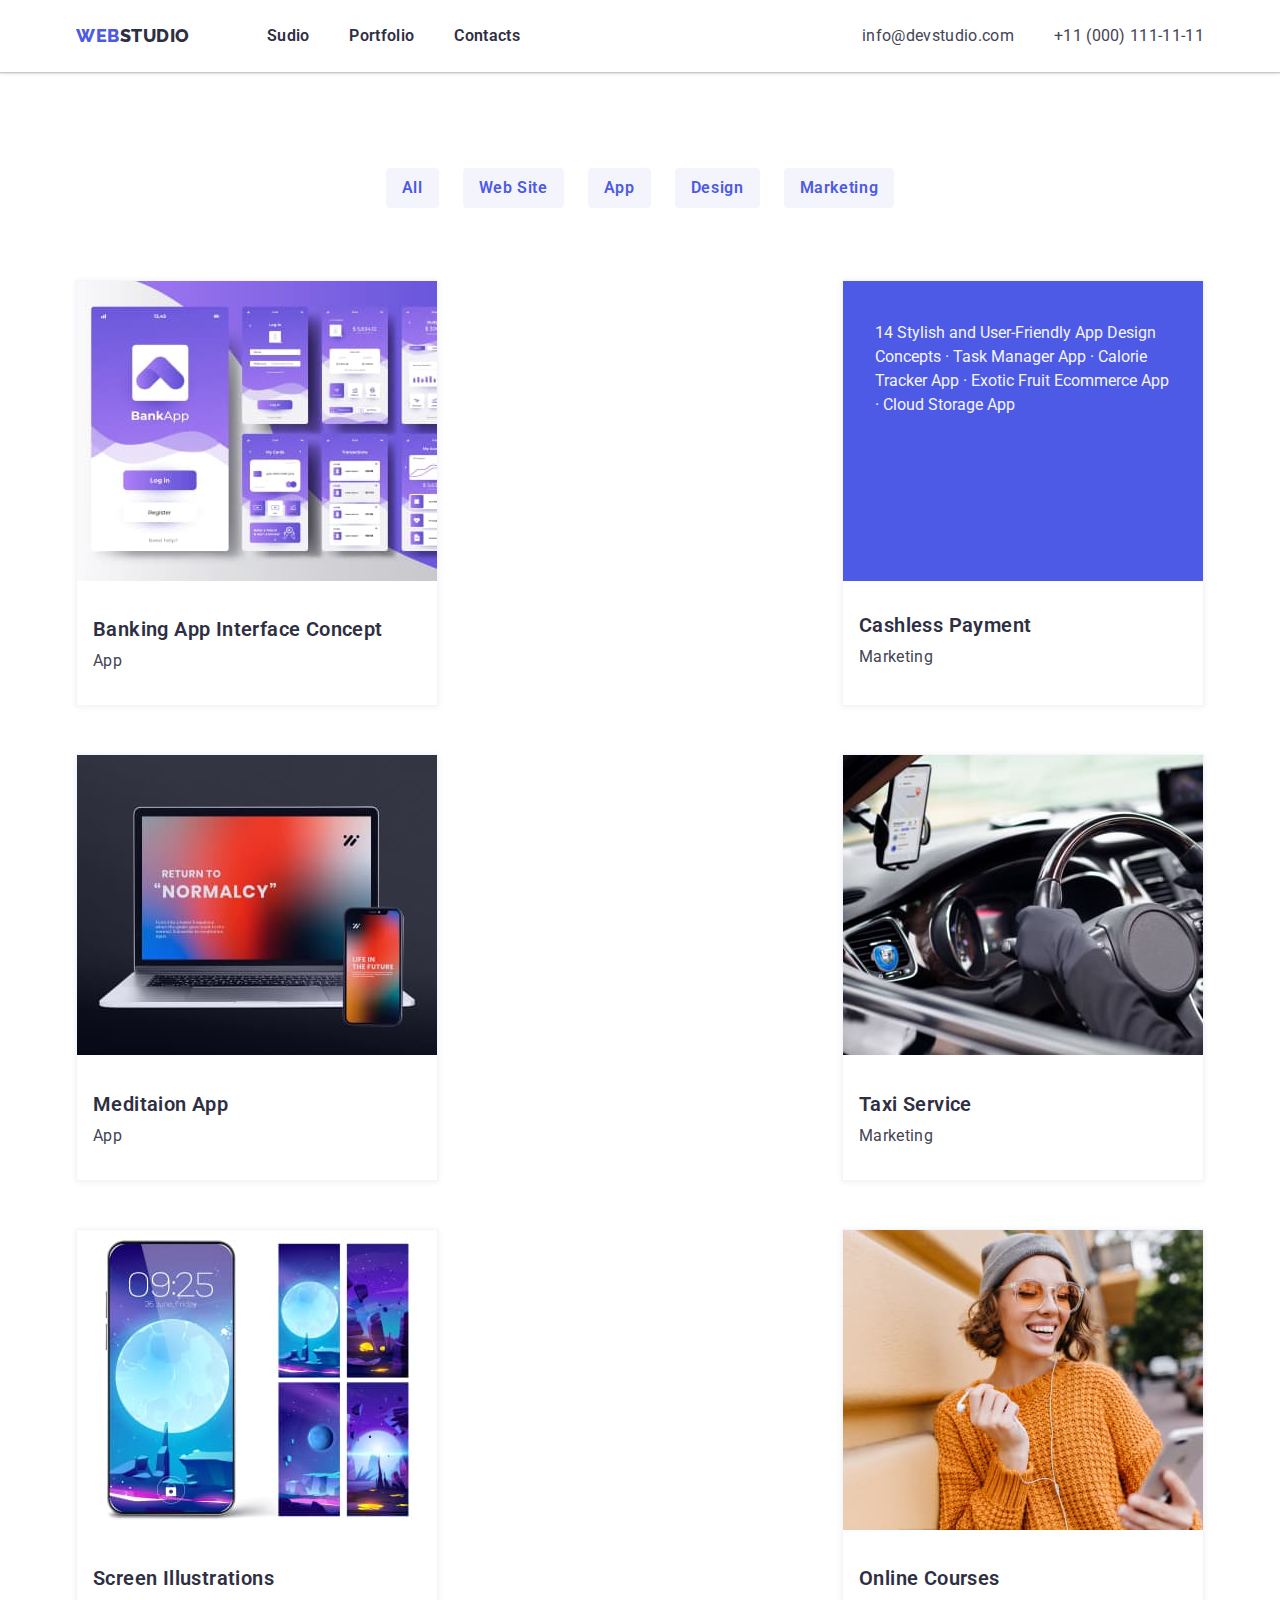
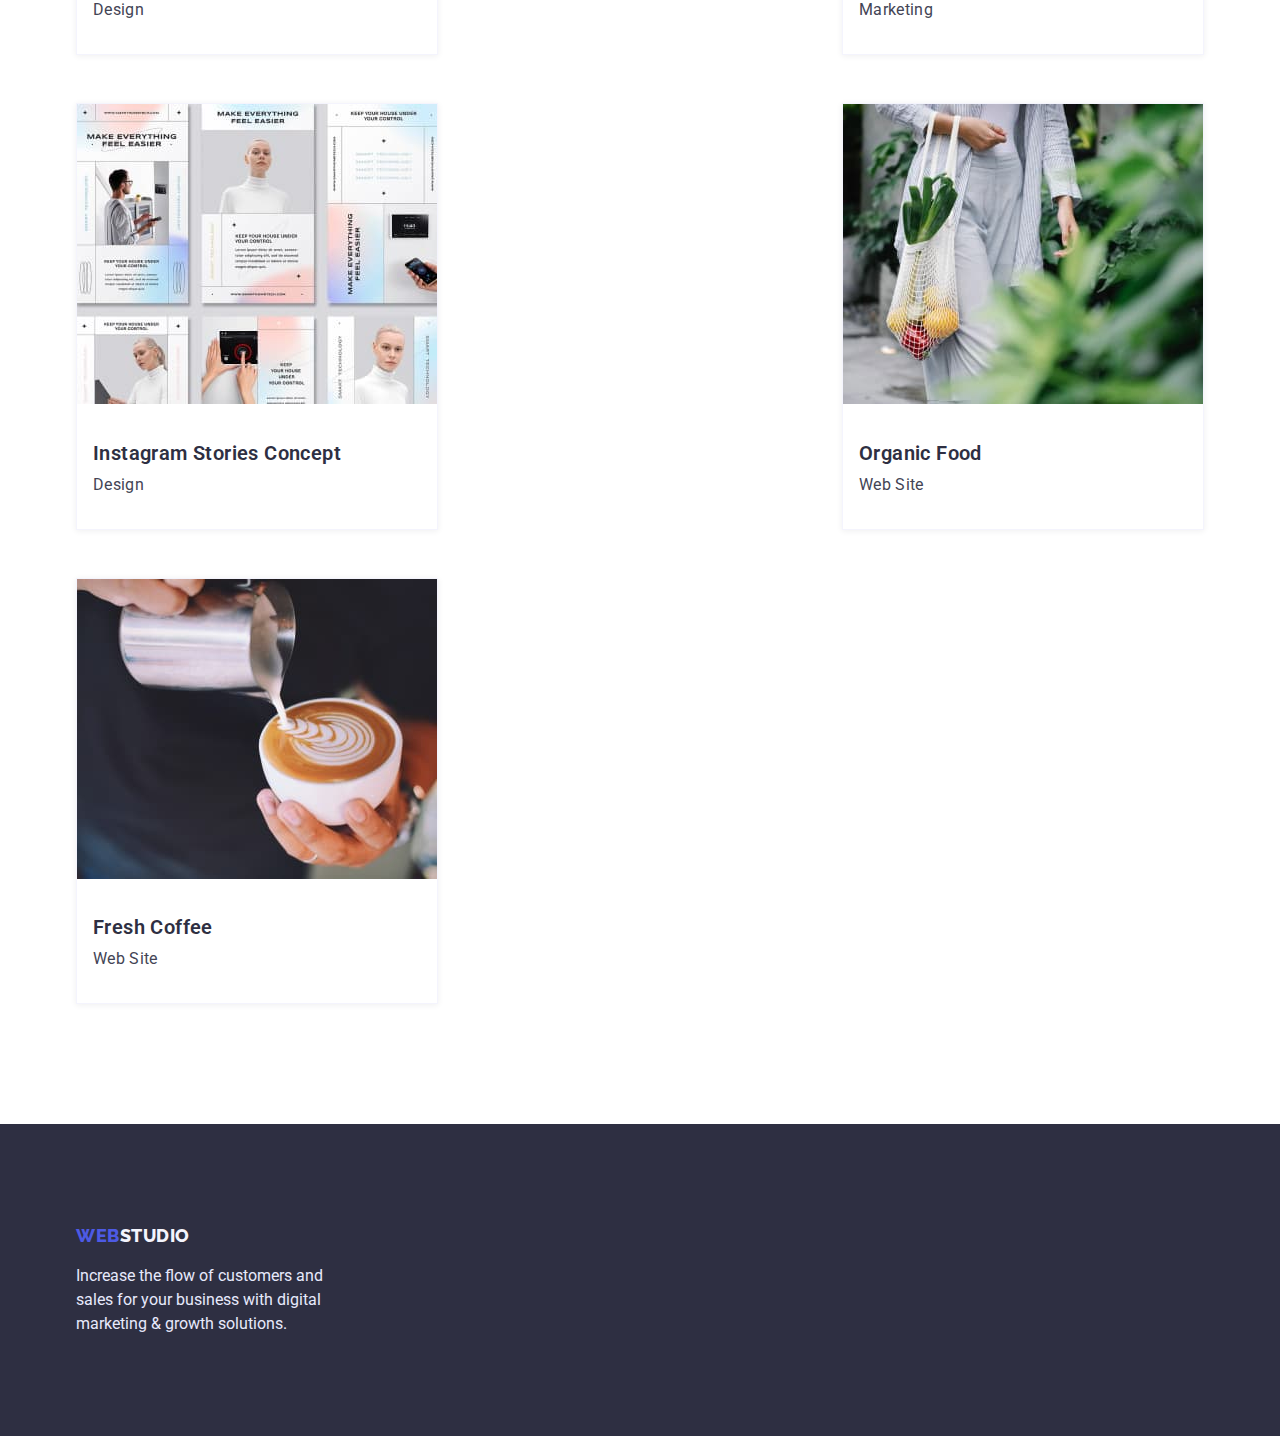
==== commit ab26a51d: "tech-02" ====
--- a/portfolio.html
+++ b/portfolio.html
@@ -20,7 +20,7 @@
   <body>
     <!-- Header -->
     <header class="header-box">
-      <div class="container">
+      <div class="container flex-container">
         <nav class="nav-menu">
           <!-- Logo -->
           <a href="./index.html" class="logo"
@@ -53,7 +53,7 @@
 
     <main>
       <section class="section no-top-padding">
-        <div class="container column">
+        <div class="container">
           <!-- Filter -->
           <div class="filter-box">
             <ul class="filter">
--- a/css/styles.css
+++ b/css/styles.css
@@ -28,13 +28,14 @@
 
 .container {
     width: 1158px;
-    display: flex;
-    justify-content: space-between;
-    padding: 0;
-}
-
-.center {
-    justify-content: center;
+    margin: 0 auto;
+    padding: 0 15px;
+}
+
+.flex-container {
+    display: flex;
+    justify-content: space-between;
+    /* justify-content: center; */
 }
 
 .column {
@@ -74,8 +75,8 @@
     line-height: 1.1111;
     letter-spacing: 0.02em;
     color: var(--dark-navy-clr);
-    margin: 0;
-    padding: 0 0 72px 0;
+    margin: 0 0 72px 0;
+    padding: 0;
 }
 
 .sect-card-list {
@@ -365,13 +366,15 @@
 .port-item {
     border: 0.5px solid #F4F4FD;
     box-shadow: 0px 1px 6px rgba(46, 47, 66, 0.08);
-    }
+    margin: 0;
+    padding 0;
+}
 
 .port-item-textbox {
-    display: flex;
-    flex-direction: column;
-    margin: 32px 0;
-    padding: 0 0 0 16px;
+    /* display: flex;
+    flex-direction: column; */
+    margin: 0;
+    padding: 32px 0 32px 16px;
 }
 
 .port-item-noimg {
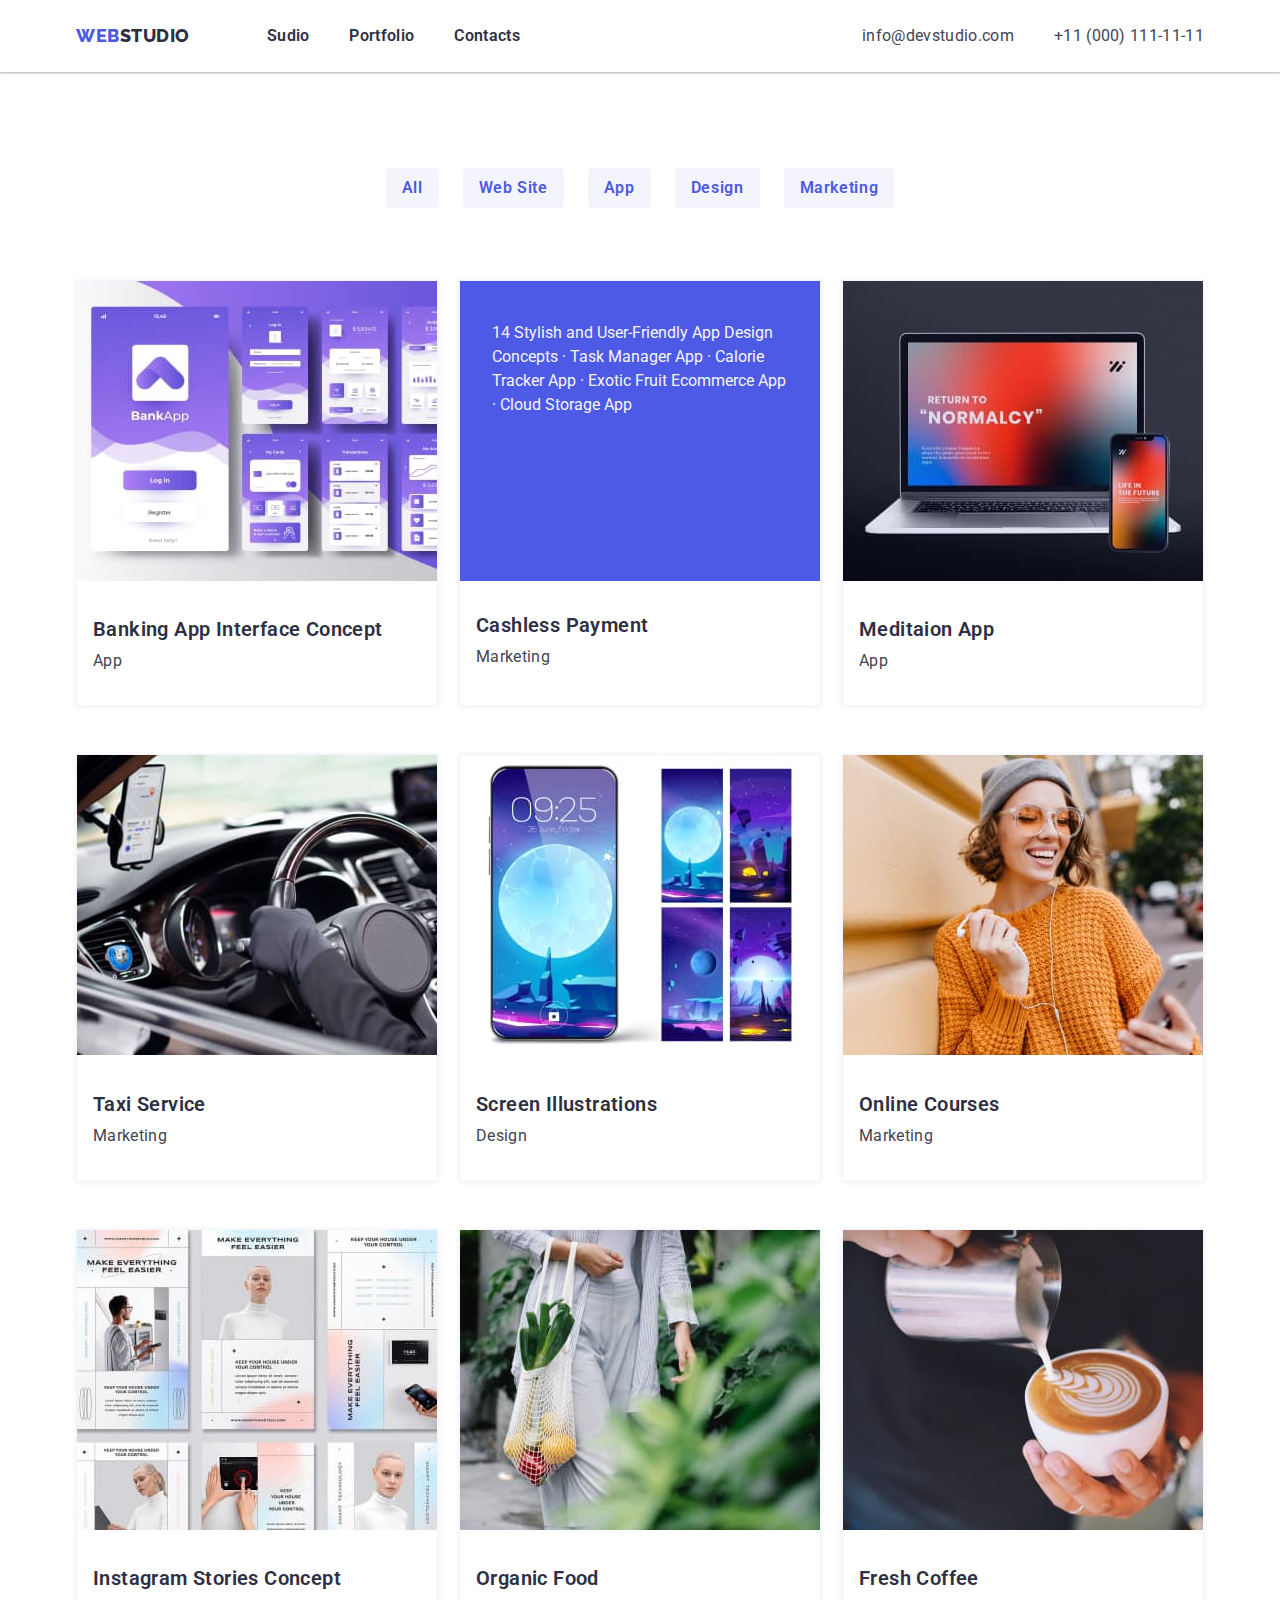
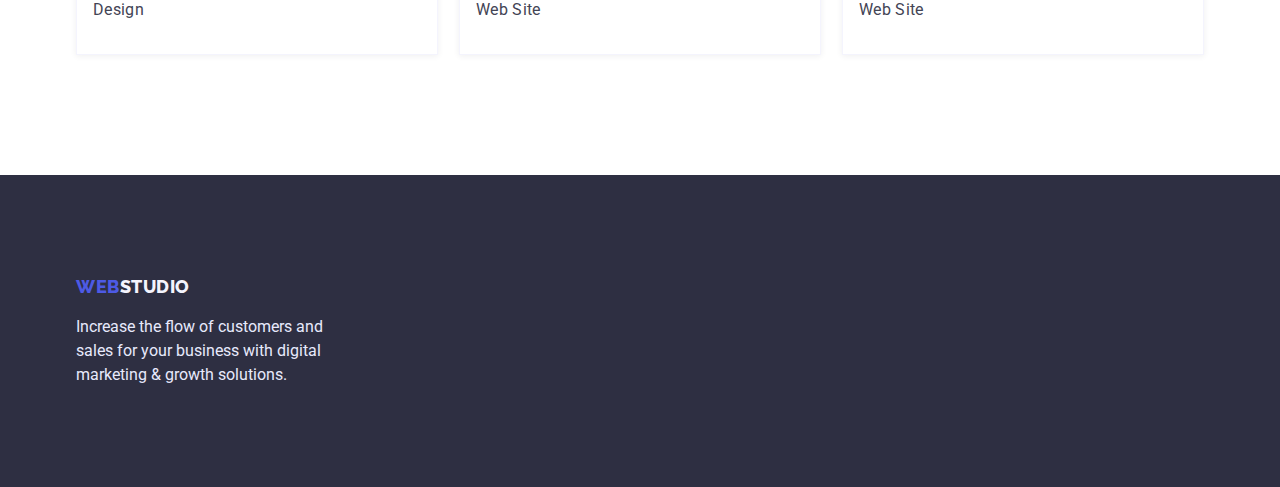
==== commit 5b0f97cb: "tech-03" ====
--- a/portfolio.html
+++ b/portfolio.html
@@ -52,7 +52,7 @@
     <!-- Main: PORTFOLIO -->
 
     <main>
-      <section class="section no-top-padding">
+      <section class="section port-top-padding">
         <div class="container">
           <!-- Filter -->
           <div class="filter-box">
--- a/css/styles.css
+++ b/css/styles.css
@@ -64,10 +64,6 @@
     justify-content: center;
 }
 
-.no-top-padding {
-    padding-top: 0;
-}
-
 .sect-header {
     text-align: center;
     font-weight: 600;
@@ -86,7 +82,7 @@
     margin: 0;
     padding: 0;
     flex-wrap: wrap;
-    column-gap: 24px;
+    /* column-gap: 24px; */
     row-gap: 48px;
 }
 
@@ -321,9 +317,13 @@
 
 /* --- Portfolio Styles --- */
 
+.port-top-padding {
+    padding-top: 96px;
+}
+
 .filter-box {
-    margin: 0;
-    padding: 96px 0 72px 0;
+    margin: 0 0 72px 0;
+    padding: 0;
     display: flex;
     justify-content: center;
 }
@@ -367,7 +367,7 @@
     border: 0.5px solid #F4F4FD;
     box-shadow: 0px 1px 6px rgba(46, 47, 66, 0.08);
     margin: 0;
-    padding 0;
+    padding: 0;
 }
 
 .port-item-textbox {
